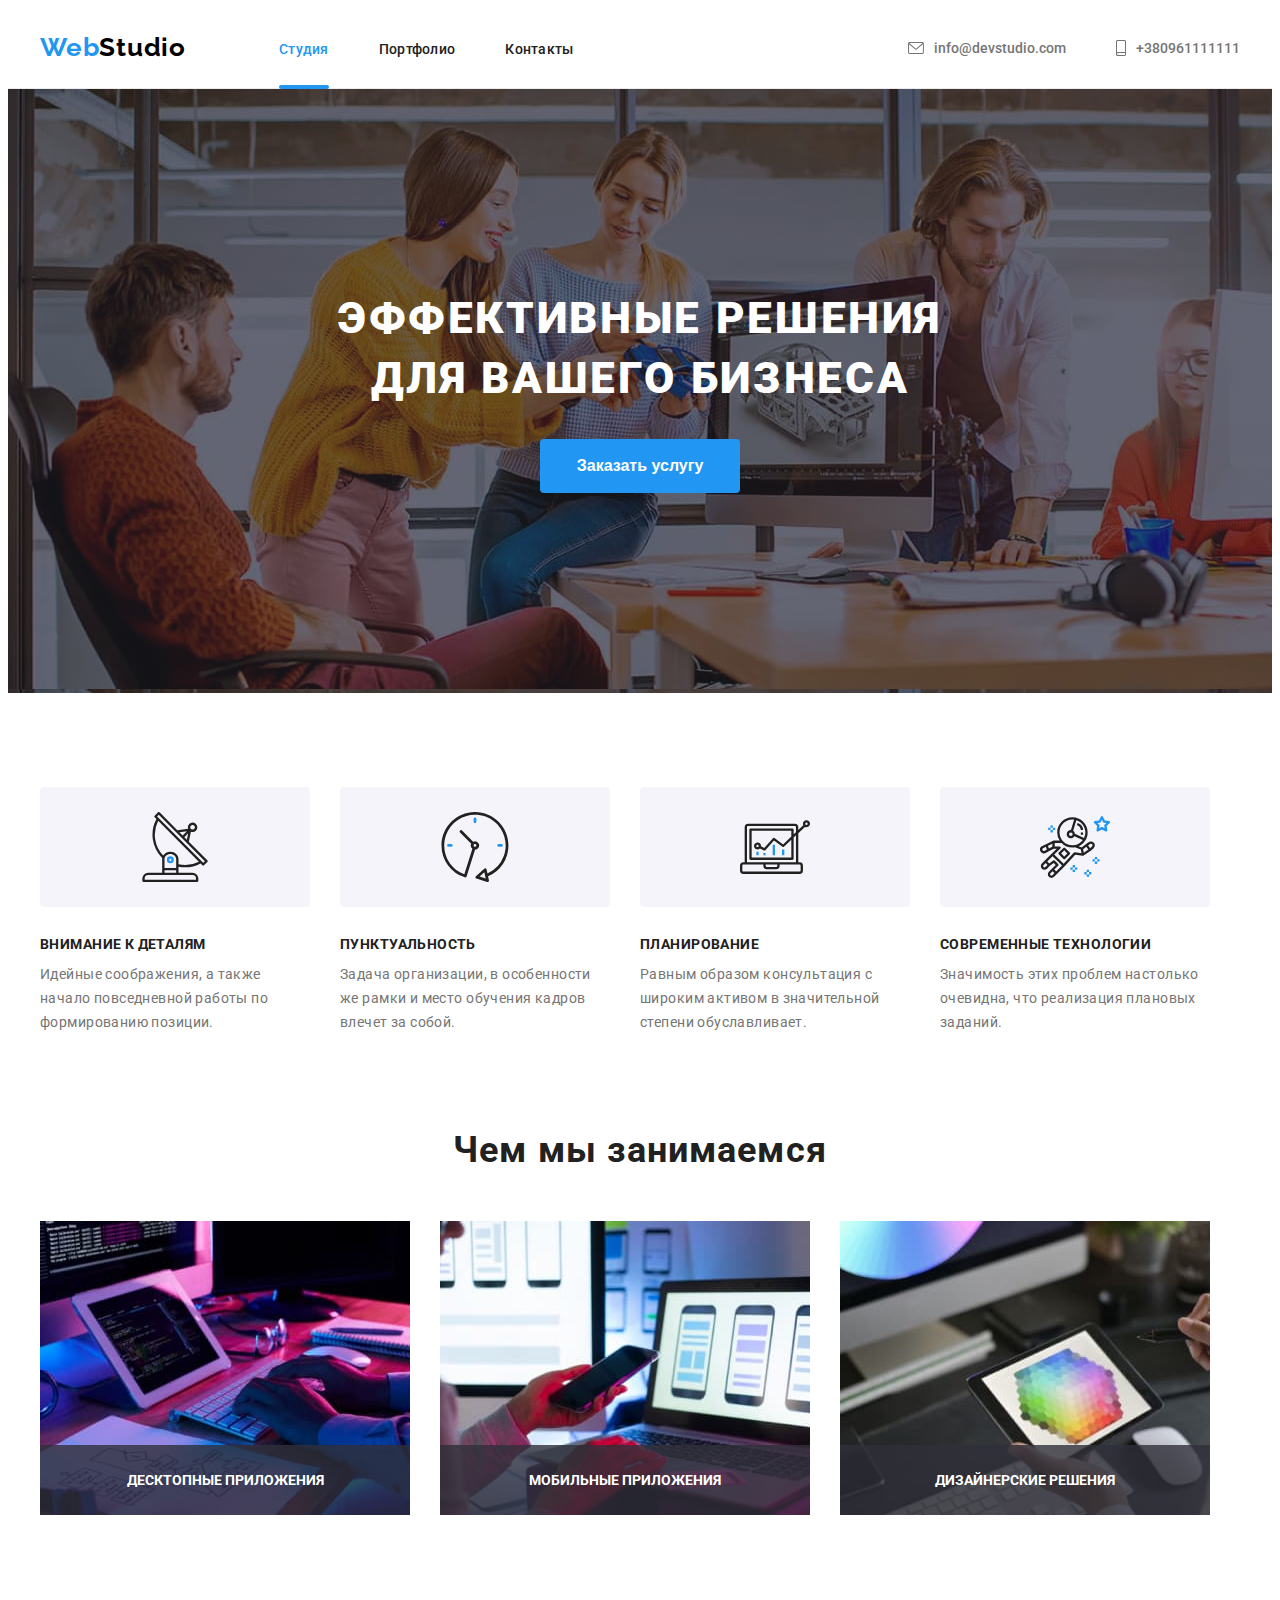
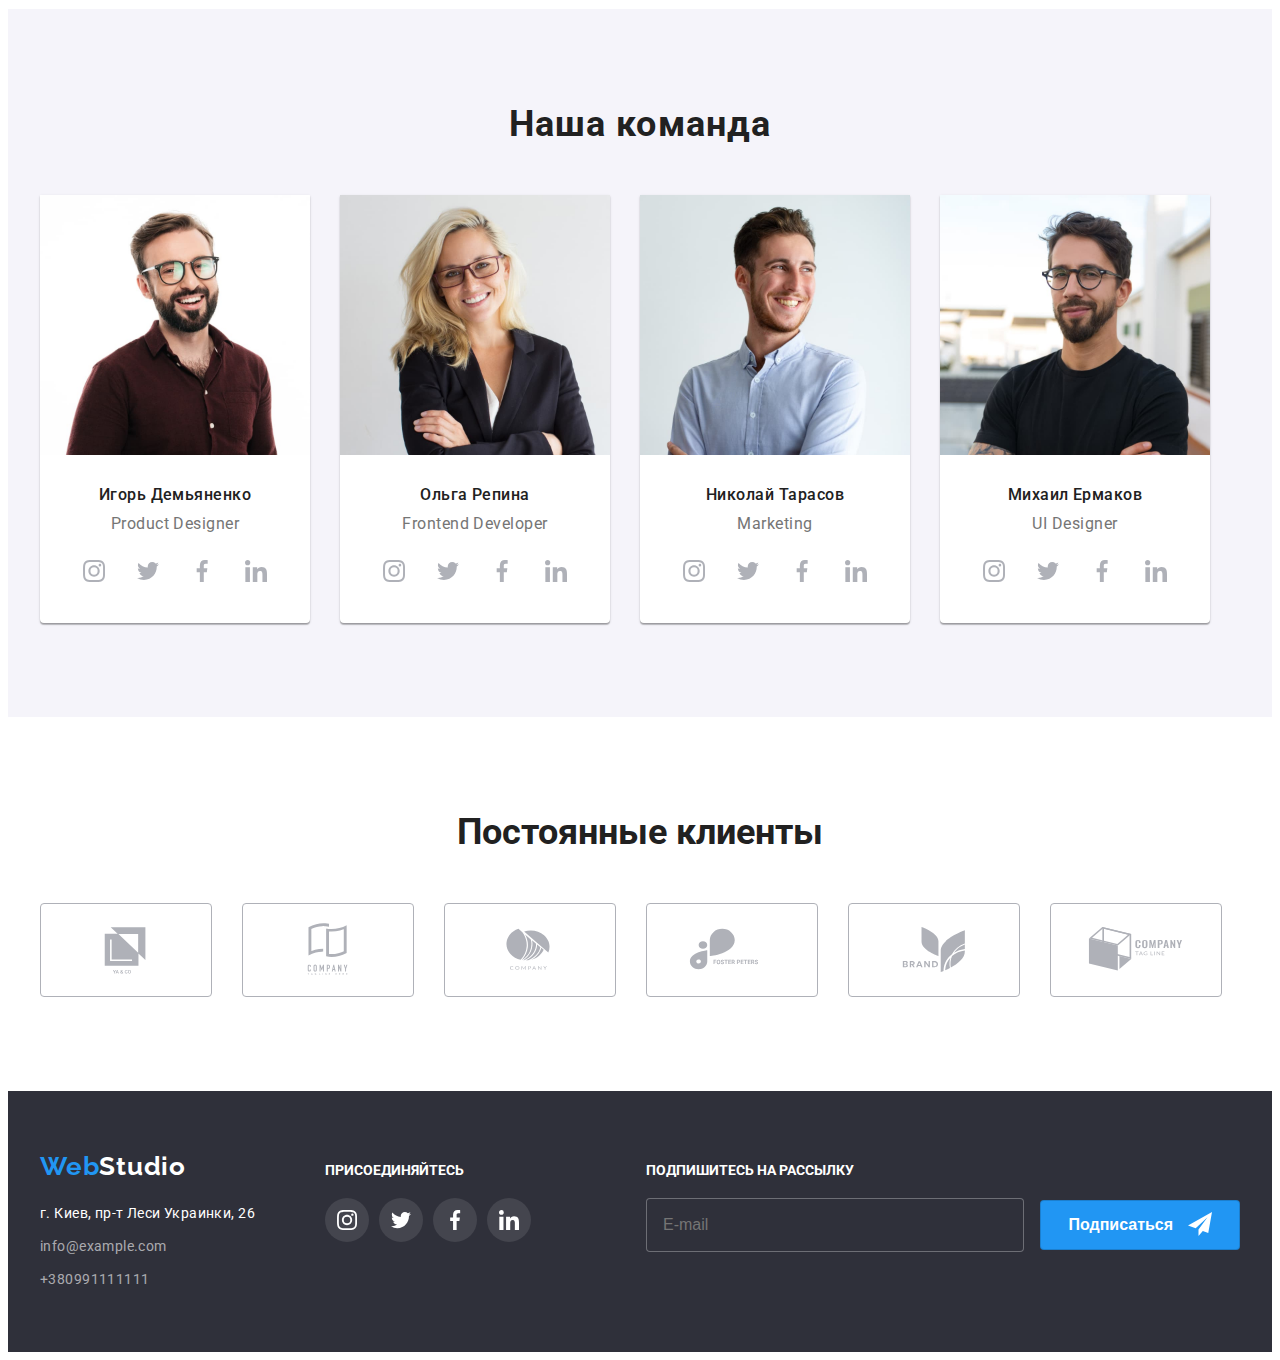
==== index.html @ 917a26b0 "nev" ====
<!DOCTYPE html>
<html lang="ru">
    <head>
        <meta charset="UTF-8">
        <title>homework1</title>
        <link rel="preconnect" href="https://fonts.googleapis.com">
        <link rel="preconnect" href="https://fonts.gstatic.com" crossorigin>
        <link href="https://fonts.googleapis.com/css2?family=Raleway:wght@700&family=Roboto:wght@400;500;700;900&display=swap" rel="stylesheet">
        <link rel="stylesheet" href="https://cdnjs.cloudflare.com/ajax/libs/modern-normalize/1.1.0/modern-normalize.min.css" integrity="sha512-wpPYUAdjBVSE4KJnH1VR1HeZfpl1ub8YT/NKx4PuQ5NmX2tKuGu6U/JRp5y+Y8XG2tV+wKQpNHVUX03MfMFn9Q==" crossorigin="anonymous" referrerpolicy="no-referrer" />
        <link rel="stylesheet" href="./css/styles.css">
    </head>
    <body>
        <!--header-->
        <header class="header">
            <div class="container header-container">
                <a class="link header-logo-link" href="">Web<span style="color: black;">Studio</span></a>
            <nav class="nav">
                <ul class="list nav-list">
                    <li class="nav-item"><a class="link link-current" href="./index.html">Студия</a></li>
                    <li class="nav-item"><a class="link" href="./portfolio.html">Портфолио</a></li>
                    <li class="nav-item"><a class="link" href="">Контакты</a></li>
                </ul>
            </nav>
            <ul class="list header-contact">
                <li class=" item header-item">
                    <a class="link link-letter" href="mailto:info@devstudio.com">
                    <svg class="contact-letter" width="16" height="12" >
                        <use href="images/icons.svg#icon-envelope-1"></use>
                    </svg> info@devstudio.com
                    </a>
                </li>
                <li class="header-item">
                    <a class="link link-letter" href="tel:+380961111111">
                        <svg class="contact-phone" >
                            <use href="images/icons.svg#icon-smartphone-1"></use>
                        </svg>     
                        +380961111111
                    </a>
                </li>
            </ul>
            </div>
        </header>   
                <!--main-->
            <main>
            <section class="main"> 
                <div class="container">
                <h1 class="main-title">Эффективные решения для вашего бизнеса</h1>
                <button data-modal-open type="button" class="main-btn " name="order_a_service" >Заказать услугу </button>
                </div>

            </section> 
                <section class="hero">
                <div class="container">
                    <h2 class="visually-hidden">elements_of_the_section</h2>
                    <ul class="list hero-list">
                        <li class="hero-item">
                            <div class="hero-icons">
                                <svg class="hero-antenna">
                                    <use class="hero-ant" href="images/icons.svg#icon-antenna-1"></use>
                                </svg>
                            </div>
                            <h3 class="hero-title">Внимание к деталям</h3>
                            <p class="hero-text">Идейные соображения, а также начало повседневной работы по формированию позиции.</p>
                        </li>
                        <li class="hero-item">
                            <div class="hero-icons">
                                <svg class="hero-antenna">
                                    <use href="images/icons.svg#icon-clock-1"></use>
                                </svg>
                            </div>
                            <h3 class="hero-title">Пунктуальность</h3>
                            <p class="hero-text">Задача организации, в особенности же рамки и место обучения кадров влечет за собой.</p>
                        </li>
                        <li class="hero-item">
                            <div class="hero-icons">
                                <svg class="hero-antenna">
                                    <use href="images/icons.svg#icon-diagram-1"></use>
                                </svg>
                            </div>
                            <h3 class="hero-title">Планирование</h3>
                            <p class="hero-text">Равным образом консультация с широким активом в значительной степени обуславливает.</p>
                        </li>
                        <li class="hero-item">
                            <div class="hero-icons">
                                <svg class="hero-antenna">
                                    <use href="images/icons.svg#icon-astronaut-1"></use>
                                </svg>
                            </div>
                            <h3 class="hero-title">Современные технологии</h3>
                            <p class="hero-text">Значимость этих проблем настолько очевидна, что реализация плановых заданий.</p>
                        </li>
                    </ul>
                </div>
                </section>
                <section class="pre-about">
                    <div class="container">
                    <h2 class="pre-about-title">Чем мы занимаемся</h2>
                    <ul class="list pre-about-list">
                        <li class="pre-about-item"><img  width="370" src="./images/studia/1.jpg" alt="комп'ютер">
                        <div class="pre-about-div">
                            <p class="text pre-about-text">Десктопные приложения</p>
                        </div>
                        </li>
                        <li class="pre-about-item"><img width="370" src="./images/studia/2.jpg" alt="ноутбук">
                        <div class="pre-about-div">
                            <p class="text pre-about-text">Мобильные приложения</p>
                        </div>
                        </li>
                        <li class="pre-about-item"><img width="370" src="./images/studia/3.jpg" alt="планшет">
                        <div class="pre-about-div">
                            <p class="text pre-about-text">Дизайнерские решения</p>
                        </div>
                        </li>
                    </ul>
                    </div>
                </section>
                <section class="about">
                    <div class="container">
                    <h2 class="about-title">Наша команда</h2>
                    <ul class="list about-list">
                    <li class="about-item"><img width="270" src="./images/studia/img1.jpg" alt="phono1">
                        <div class="about-border">
                            <h3 class="about-after-title">Игорь Демьяненко</h3>
                            <p class="about-text">Product Designer</p>
                            <ul class="list icons-about">
                                <li class="item icons-about-item"> 
                                    <a class="link icons-about-link" href="">
                                        <svg class="icons-about-svg">
                                            <use href="./images/icons.svg#icon-instagram-2"></use>
                                        </svg>
                                    </a>
                                </li>
                                <li class="item icons-about-item"> 
                                    <a class="link icons-about-link" href="">
                                        <svg class="icons-about-svg">
                                            <use href="./images/icons.svg#icon-twitter-1"></use>
                                        </svg>
                                    </a>
                                </li>
                                <li class="item icons-about-item"> 
                                    <a class="link icons-about-link" href="">
                                        <svg class="icons-about-svg">
                                            <use href="./images/icons.svg#facebook-1"></use>
                                        </svg>
                                    </a>
                                </li>
                                <li class="item icons-about-item"> 
                                    <a class="link icons-about-link" href="">
                                        <svg class="icons-about-svg">
                                            <use href="./images/icons.svg#icon-linkedin-1"></use>
                                        </svg>
                                    </a>
                                </li>
                            </ul>
                        </div>
                    </li>
                    <li class="about-item"><img width="270" src="./images/studia/img2.jpg" alt="photo2">
                        <div class="about-border">
                            <h3 class="about-after-title">Ольга Репина</h3>
                            <p class="about-text">Frontend Developer</p>
                            <ul class="list icons-about">
                                <li class="item icons-about-item"> 
                                    <a class="link icons-about-link" href="">
                                        <svg class="icons-about-svg">
                                            <use href="./images/icons.svg#icon-instagram-2"></use>
                                        </svg>
                                    </a>
                                </li>
                                <li class="item icons-about-item"> 
                                    <a class="link icons-about-link" href="">
                                        <svg class="icons-about-svg">
                                            <use href="./images/icons.svg#icon-twitter-1"></use>
                                        </svg>
                                    </a>
                                </li>
                                <li class="item icons-about-item"> 
                                    <a class="link icons-about-link" href="">
                                        <svg class="icons-about-svg">
                                            <use href="./images/icons.svg#facebook-1"></use>
                                        </svg>
                                    </a>
                                </li>
                                <li class="item icons-about-item"> 
                                    <a class="link icons-about-link" href="">
                                        <svg class="icons-about-svg">
                                            <use href="./images/icons.svg#icon-linkedin-1"></use>
                                        </svg>
                                    </a>
                                </li>
                            </ul>
                        </div>
                    </li>
                    <li class="about-item"><img width="270" src="./images/studia/img3.jpg" alt="photo3">
                        <div class="about-border">
                            <h3 class="about-after-title">Николай Тарасов</h3>
                            <p class="about-text">Marketing</p>
                            <ul class="list icons-about">
                                <li class="item icons-about-item"> 
                                    <a class="link icons-about-link" href="">
                                        <svg class="icons-about-svg">
                                            <use href="./images/icons.svg#icon-instagram-2"></use>
                                        </svg>
                                    </a>
                                </li>
                                <li class="item icons-about-item"> 
                                    <a class="link icons-about-link" href="">
                                        <svg class="icons-about-svg">
                                            <use href="./images/icons.svg#icon-twitter-1"></use>
                                        </svg>
                                    </a>
                                </li>
                                <li class="item icons-about-item"> 
                                    <a class="link icons-about-link" href="">
                                        <svg class="icons-about-svg">
                                            <use href="./images/icons.svg#facebook-1"></use>
                                        </svg>
                                    </a>
                                </li>
                                <li class="item icons-about-item"> 
                                    <a class="link icons-about-link" href="">
                                        <svg class="icons-about-svg">
                                            <use href="./images/icons.svg#icon-linkedin-1"></use>
                                        </svg>
                                    </a>
                                </li>
                            </ul>
                        </div>
                    </li>
                    <li class="about-item"><img width="270" src="./images/studia/img4.jpg" alt="photo4">
                        <div class="about-border">
                            <h3 class="about-after-title">Михаил Ермаков</h3>
                            <p class="about-text">UI Designer</p>
                            <ul class="list icons-about">
                                <li class="item icons-about-item"> 
                                    <a class="link icons-about-link" href="">
                                        <svg class="icons-about-svg">
                                            <use href="./images/icons.svg#icon-instagram-2"></use>
                                        </svg>
                                    </a>
                                </li>
                                <li class="item icons-about-item"> 
                                    <a class="link icons-about-link" href="">
                                        <svg class="icons-about-svg">
                                            <use href="./images/icons.svg#icon-twitter-1"></use>
                                        </svg>
                                    </a>
                                </li>
                                <li class="item icons-about-item"> 
                                    <a class="link icons-about-link" href="">
                                        <svg class="icons-about-svg">
                                            <use href="./images/icons.svg#facebook-1"></use>
                                        </svg>
                                    </a>
                                </li>
                                <li class="item icons-about-item"> 
                                    <a class="link icons-about-link" href="">
                                        <svg class="icons-about-svg">
                                            <use href="./images/icons.svg#icon-linkedin-1"></use>
                                        </svg>
                                    </a>
                                </li>
                            </ul>
                        </div>
                    </li>
                    </ul>
                </div>
                </section>
                <section class="clients">
                    <div class="container">
                        <h2 class="clients-title">Постоянные клиенты</h2>
                    <ul class="list clients-list">
                        <li class="item clients-item">
                            <a class="link clients-link" href="">
                                <svg class="clients-svg">
                                    <use href="images/icons.svg#icon-Logo"></use>
                                </svg>
                            </a>
                        </li>
                        <li class="item clients-item">
                            <a class="link clients-link" href="">
                                <svg class="clients-svg">
                                    <use href="images/icons.svg#icon-Logo-1"></use>
                                </svg>
                            </a>
                        </li>
                        <li class="item clients-item">
                            <a class="link clients-link" href="">
                                <svg class="clients-svg">
                                    <use href="images/icons.svg#icon-Logo-2"></use>
                                </svg>
                            </a>
                        </li>
                        <li class="item clients-item">
                            <a class="link clients-link" href="">
                                <svg class="clients-svg">
                                    <use href="images/icons.svg#icon-Logo-3"></use>
                                </svg>
                            </a>
                        </li>
                        <li class="item clients-item">
                            <a class="link clients-link" href="">
                                <svg class="clients-svg">
                                    <use href="images/icons.svg#icon-Logo-4"></use>
                                </svg>
                            </a>
                        </li>
                        <li class="item clients-item">
                            <a class="link clients-link" href="">
                                <svg class="clients-svg">
                                    <use href="images/icons.svg#icon-Logo-5"></use>
                                </svg>
                            </a>
                        </li>
                    </ul>
                    </div>
                </section>

            </main>
            <!--footer-->
            <footer class="footer">
                <div class="container footer-wrap ">
                    <div class="footer-logos">
                <a class="link footer-logo" href="">Web<span style="color: #FFFFFF;">Studio</span></a>
                    <address>
                        <ul class=" list footer-list">
                        <li class="footer-item">
                            <a class="link logo-link" href="https://goo.gl/maps/KPs6RbWNCSLC7qSL6" target="_blank" rel="noopener noreferrer" >г. Киев, пр-т Леси Украинки, 26</a>
                        </li>
                        <li class="footer-item">   
                            <a class="link footer-link" href="mailto:info@example.com">info@example.com</a>
                        </li> 
                        <li class="footer-item">      
                            <a class="link footer-link" href="tel:+380991111111">+380991111111</a>
                        </li> 
                        </ul>
                    </address>
                    </div>
                    <div class="footer-icons">
                        <h3 class="title footer-title">присоединяйтесь</h3>
                        <ul class="list footer-icons-list">
                            <li class="item footer-sotial">
                                <a class="link footer-sotial-link" href="">
                                    <svg class="footer-svg">
                                        <use href="images/icons.svg#icon-instagram-2"></use>
                                    </svg>
                                </a>
                            </li>
                            <li class="item footer-sotial">
                                <a class="link footer-sotial-link" href="">
                                    <svg class="footer-svg">
                                        <use href="images/icons.svg#icon-twitter-1"></use>
                                    </svg>
                                </a>
                            </li>
                            <li class="item footer-sotial">
                                <a class="link footer-sotial-link" href="">
                                    <svg class="footer-svg">
                                        <use href="images/icons.svg#facebook-1"></use>
                                    </svg>
                                </a>
                            </li>
                            <li class="item footer-sotial">
                                <a class="link footer-sotial-link" href="">
                                    <svg class="footer-svg">
                                        <use href="images/icons.svg#icon-linkedin-1"></use>
                                    </svg>
                                </a>
                            </li>
                        </ul>
                    </div>
                        <div class="footer-form">
                            <form>
                                <p class="footer-text-form">Подпишитесь на рассылку</p>
                                <label class="footer-label" for="footer-email">
                                    <input
                                    class="footer-input" 
                                    type="text" 
                                    name="mail" 
                                    placeholder="E-mail" 
                                    id="footer-email">
                                </label>
                                <button class=" button footer-form-btn" type="submit" name="Подписаться">Подписаться
                                    <svg class="footer-form-icon">
                                        <use href="./images/icons.svg#icon-icon-send-1"></use>
                                    </svg>
                                </button>
                            </form>
                        </div>
            </div>
            </footer> 
            <div class="backdrop is-hidden" data-modal>
                <div class="modal">
                <button data-modal-close type="button" class=" button modal-close ">
                    <svg class="modal-svg">
                        <use href="images/icons.svg#icon-close-black"></use>
                    </svg>
                </button>
                <form class="modal-forms" action="#">
                    <p class="modal-form">Оставьте свои данные, мы вам перезвоним</p>
                <div class="div-forms">
                    <label class="modal-lable" for="user-name">Имя</label>
                    <input 
                    class="modal-input" 
                    type="text" 
                    name="name" 
                    id="user-name"/>
                    <svg class="svg-form">
                        <use href="./images/icons.svg#icon-person-black"></use>
                    </svg>
                </div>

                    <div class="div-forms">
                <label class="modal-lable" for="user-tel">Телефон</label>
                    <input 
                    class="modal-input" 
                    name="tel" 
                    type="tel" 
                    id="user-tel"/>
                    <svg class="svg-form" >
                        <use href="./images/icons.svg#icon-phone-black"></use>
                    </svg>
                </div>

                    <div class="div-forms">
                <label class="modal-lable" for="user-mail">Почта</label>
                    <input 
                    class="modal-input" 
                    name="mail" 
                    type="email" 
                    id="user-mail"/>
                    <svg class="svg-form" >
                        <use href="./images/icons.svg#icon-email-black"></use>
                    </svg>
                </div>

                    <div class="div-forms">
                <label class="modal-lable " for="comment">Коментарий</label>
                    <textarea 
                    class="comments" 
                    name="comment" 
                    id="comment" placeholder="Введите текст"></textarea>
                    </div>
                    <div class="div-check">
                        <input 
                        name="check-box"
                        class="input-check visually-hidden"
                        type="checkbox" 
                        id="modal-check"
                        />
            <label class="modal-lables " for="modal-check">
                    <span class="span-check">
                    <svg class="svg-check" width="16" height="15">
                        <use href="./images/icons.svg#icon-Vector-16-1"></use>
                    </svg>
                </span> Соглашаюсь с рассылкой и прнимаю<a class="link modal-link" href="">Условия договора</a>
            </label>
                    </div>
                <div class="button-modal">
                <button  class="button modal-batton" type="submit">Отправить</button>
                    </div>
                </form>
            </div> 
            </div>
            <script src="js/modal.js"></script>
    </body>
</html>
---- css/styles.css ----
:root {
  --first-color: #212121;
  --accent-color: #2196f3;
  --second-color: #757575;
  --other-color: #ffffff;
}

html {
  box-sizing: border-box;
}

body {
  font-family: 'Roboto', sans-serif;
  color: var(--first-color);
}

p,
h1,
h2,
h3,
h4 {
  margin: 0;
}

ul {
  margin: 0;
  padding: 0;
}
img {
  display: block;
}

.button {
  cursor: pointer;
}

.container {
  width: 1200px;
  padding-left: 15px;
  padding-right: 15px;
  margin: 0 auto;
}

.list {
  list-style: none;
}
.link {
  text-decoration: none;
}
/* Стилизация header  */
.header {
  border-bottom: 1px solid #ececec;
}

.header-logo-link {
  font-family: 'Raleway';
  font-weight: 700;
  font-size: 26px;
  line-height: 1.19;
  letter-spacing: 0.03em;
  color: var(--accent-color);
  margin-right: 93px;
  padding-top: 24px;
  padding-bottom: 25px;
}

/* Стилизация Nav */

.nav-item .link {
  font-weight: 500;
  font-size: 14px;
  line-height: 1.14;
  letter-spacing: 0.02em;
  color: var(--first-color);
  padding-top: 32px;
  padding-bottom: 32px;
  position: relative;
  transition-property: color;
  transition-timing-function: cubic-bezier(0.4, 0, 0.2, 1);
  transition-duration: 250ms;
}
.nav-item:not(:last-child) {
  margin-right: 50px;
}
.nav-list {
  display: flex;
}
.header-container {
  display: flex;
  align-items: center;
}

.nav-item .link:hover,
.nav-item .link:focus {
  color: var(--accent-color);
}
.nav-list .link-current {
  color: var(--accent-color);
}

.nav-list .link-current::after {
  content: '';
  position: absolute;
  width: 100%;
  height: 4px;
  border-radius: 2px;
  background-color: var(--accent-color);
  left: 0;
  bottom: 0;
}
/* Стилизация контактов */

.header-contact {
  display: flex;
  margin-left: auto;
}

.header-item .link {
  font-weight: 500;
  font-size: 14px;
  line-height: calc(16 / 14);
  color: var(--second-color);
  padding-top: 32px;
  padding-bottom: 32px;
  transition-property: color;
  transition-timing-function: cubic-bezier(0.4, 0, 0.2, 1);
  transition-duration: 250ms;
}

.header-item:not(:last-child) {
  margin-right: 50px;
}

.header-item .link:hover,
.header-item .link:focus {
  color: var(--accent-color);
}
.link-letter {
  display: flex;
  align-items: center;
}

.contact-letter {
  margin-right: 10px;
  fill: currentColor;
  transition-property: fill;
  transition-timing-function: cubic-bezier(0.4, 0, 0.2, 1);
  transition-duration: 250ms;
}

.contact-phone {
  margin-right: 10px;
  fill: currentColor;
  width: 10px;
  height: 16px;
  transition-property: fill;
  transition-timing-function: cubic-bezier(0.4, 0, 0.2, 1);
  transition-duration: 250ms;
}

.link-letter:hover,
.link-letter:focus,
.contact-phone:hover,
.contact-phone:focus {
  fill: var(--accent-color);
}

/* Стилизация main */
.main {
  background: #2f303a;
  text-align: center;
  padding-top: 200px;
  padding-bottom: 200px;
  background-image: linear-gradient(rgba(47, 48, 58, 0.4), rgba(47, 48, 58, 0.4)),
    url(../images/fon.jpg);
  max-width: 1600px;
  margin-left: auto;
  margin-right: auto;
}
.main-title {
  font-weight: 900;
  font-size: 44px;
  line-height: 1.36;
  color: var(--other-color);
  text-transform: uppercase;
  margin-bottom: 30px;
  max-width: 696px;
  letter-spacing: 0.06em;
  margin-left: auto;
  margin-right: auto;
}

.main-btn {
  font-weight: 700;
  font-size: 16px;
  line-height: 1.88;
  color: var(--other-color);
  background-color: var(--accent-color);
  cursor: pointer;
  border-radius: 4px;
  padding: 10px 32px;
  min-width: 200px;
  border-color: transparent;
  transition-property: background-color;
  transition-timing-function: cubic-bezier(0.4, 0, 0.2, 1);
  transition-duration: 250ms;
}

.main-btn:hover,
.main-btn:focus {
  background-color: #188ce8;
}

.visually-hidden {
  position: absolute;
  width: 1px;
  height: 1px;
  margin: -1px;
  border: 0;
  padding: 0;
  white-space: nowrap;
  clip-path: inset(100%);
  clip: rect(0 0 0 0);
  overflow: hidden;
}
.hero {
  padding-top: 94px;
  padding-bottom: 94px;
}

.hero-list {
  display: flex;
}

.hero-title {
  font-weight: 700;
  font-size: 14px;
  line-height: 1.14;
  letter-spacing: 0.03em;
  text-transform: uppercase;
  color: var(--first-color);
  margin-bottom: 10px;
}
.hero-text {
  font-weight: 400;
  font-size: 14px;
  line-height: 1.71;
  letter-spacing: 0.03em;
  color: var(--second-color);
  max-width: 270px;
}

.hero-icons {
  border-radius: 4px;
  width: 270px;
  height: 120px;
  background: #f5f4fa;
  margin-bottom: 30px;
  display: flex;
  justify-content: center;
  align-items: center;
}

.hero-item:not(:last-child) {
  margin-right: 30px;
}

.hero-antenna {
  width: 70px;
  height: 70px;
  justify-content: center;
  align-items: center;
}

.hero-list:not(:last-child) {
  margin-right: 30px;
}
/* Стилизация pre-about */
.pre-about {
  padding-bottom: 94px;
}
.pre-about-list {
  display: flex;
}

.pre-about-item:not(:nth-child(3n)) {
  margin-right: 30px;
}

.pre-about-title {
  font-weight: 700;
  font-size: 36px;
  line-height: 1.17;
  text-align: center;
  letter-spacing: 0.03em;
  color: var(--first-color);
  margin-bottom: 50px;
}

.pre-about-item {
  position: relative;
}
.pre-about-text {
  font-weight: 700;
  font-size: 14px;
  line-height: calc(16 / 14);
  color: var(--other-color);

  text-transform: uppercase;
  text-align: center;
}

.pre-about-div {
  width: 100%;
  height: 70px;
  display: flex;
  background-color: rgba(47, 48, 58, 0.8);
  justify-content: center;
  align-items: center;
  position: absolute;
  bottom: 0;
}

/* Стилизация about */
.about {
  background: #f5f4fa;
  padding-top: 94px;
  padding-bottom: 94px;
}

.about-list {
  display: flex;
}

.about-title {
  font-weight: 700;
  font-size: 36px;
  line-height: 1.17;
  text-align: center;
  letter-spacing: 0.03em;
  margin-bottom: 50px;
}

.about-item {
  box-shadow: 0px 1px 3px rgba(0, 0, 0, 0.12), 0px 1px 1px rgba(0, 0, 0, 0.14),
    0px 2px 1px rgba(0, 0, 0, 0.2);
  border-radius: 0px 0px 4px 4px;
  background: #ffffff;
}

.about-item:not(:nth-child(4n)) {
  margin-right: 30px;
}

.about-border {
  padding-top: 30px;
  padding-bottom: 30px;
}

.about-after-title {
  font-weight: 500;
  font-size: 16px;
  line-height: 1.19;
  text-align: center;
  letter-spacing: 0.03em;
  color: var(--first-color);
  margin-bottom: 10px;
}
.about-text {
  font-size: 16px;
  line-height: 1.19;
  text-align: center;
  letter-spacing: 0.03em;
  color: var(--second-color);
  margin-bottom: 16px;
}

.icons-about {
  display: flex;
  justify-content: center;
}
.icons-about-item {
  width: 44px;
  height: 44px;
  display: flex;
}
.icons-about-item:not(:last-child) {
  margin-right: 10px;
}

.icons-about-svg {
  width: 22px;
  height: 22px;
  fill: currentColor;
}

.icons-about-link {
  background-color: #ffffff;
  border-radius: 50%;
  display: flex;
  width: 44px;
  height: 44px;
  align-items: center;
  justify-content: center;
  color: #afb1b8;
  transition-property: color, background-color;
  transition-timing-function: cubic-bezier(0.4, 0, 0.2, 1);
  transition-duration: 250ms;
}
.icons-about-link:hover,
.icons-about-link:focus {
  background-color: var(--accent-color);
  color: #ffffff;
}

/* Стилизация clients */

.clients {
  padding-top: 94px;
  padding-bottom: 94px;
}

.clients-title {
  font-weight: 700;
  font-size: 36px;
  line-height: calc(42 / 36);
  color: var(--first-color);
  text-align: center;
  margin-bottom: 50px;
}

.clients-list {
  display: flex;
}

.clients-link {
  width: 170px;
  height: 92px;
  border-color: #afb1b8;
  border-radius: 4px;
  border-width: 1px;
  border-style: solid;
  display: flex;
  justify-content: center;
  align-items: center;
  color: #afb1b8;
  transition-property: border-color, color;
  transition-timing-function: cubic-bezier(0.4, 0, 0.2, 1);
  transition-duration: 250ms;
}
.clients-item:not(:last-child) {
  margin-right: 30px;
}

.clients-svg {
  fill: currentColor;
  width: 106px;
  height: 60px;
}

.clients-link:hover,
.clients-link:focus {
  border-color: var(--accent-color);
  color: var(--accent-color);
}
/* Стилизация footer */

.logo-link:hover,
.logo-link:focus {
  color: grey;
}

.footer {
  background-color: #2f303a;
  padding-top: 60px;
  padding-bottom: 60px;
}

.footer-logo {
  font-family: 'Raleway';
  font-weight: 700;
  font-size: 26px;
  line-height: 1.19;
  letter-spacing: 0.03em;
  color: var(--accent-color);
  margin-bottom: 20px;
  display: block;
}

.footer-item:not(:last-child) {
  margin-bottom: 9px;
}

.logo-link {
  font-style: normal;
  font-size: 14px;
  line-height: 1.71;
  letter-spacing: 0.03em;
  color: var(--other-color);

  display: block;
}
.footer-link {
  font-style: normal;
  font-size: 14px;
  line-height: 1.71;
  letter-spacing: 0.03em;
  color: rgba(255, 255, 255, 0.6);
  display: block;
  transition-property: color;
  transition-timing-function: cubic-bezier(0.4, 0, 0.2, 1);
  transition-duration: 250ms;
}

.footer-link:hover,
.footer-link:focus {
  color: grey;
}

.footer-title {
  font-weight: 700;
  font-size: 14px;
  line-height: calc(16 / 14);
  text-transform: uppercase;
  color: var(--other-color);
  display: block;
  margin-bottom: 20px;
  font-style: normal;
}

.footer-icons-list {
  display: flex;
  padding: 0;
  margin: 0;
}
.footer-sotial {
  width: 44px;
  height: 44px;
}
.footer-sotial-link {
  border-radius: 50%;
  background-color: rgba(255, 255, 255, 0.1);
  display: flex;
  justify-content: center;
  align-items: center;
  width: 44px;
  height: 44px;
  transition-property: background-color;
  transition-timing-function: cubic-bezier(0.4, 0, 0.2, 1);
  transition-duration: 250ms;
}

.footer-sotial-link:hover,
.footer-sotial-link:focus {
  background-color: var(--accent-color);
}

.footer-sotial:not(:last-child) {
  margin-right: 10px;
}

.footer-svg {
  fill: var(--other-color);
  width: 20px;
  height: 20px;
}

.footer-wrap {
  display: flex;
  align-items: baseline;
}
.footer-logos {
  margin-right: 70px;
}

.footer-form {
  display: flex;
  justify-content: flex-end;
  margin-left: 93px;
  flex-grow: 1;
}
.footer-text-form {
  font-weight: 700;
  font-size: 14px;
  line-height: calc(16 / 14);
  color: var(--other-color);
  margin-bottom: 20px;
  text-transform: uppercase;
}

.footer-input {
  border-radius: 4px;
  border: 1px solid rgba(255, 255, 255, 0.3);
  font-weight: 400;
  font-size: 16px;
  line-height: calc(20 / 16);
  color: rgba(255, 255, 255, 0.6);
  background-color: #2f303a;
  outline: none;
  width: 358px;
  height: 50px;
  margin-right: 12px;
  padding-left: 16px;
}

.footer-form-btn {
  width: 200px;
  height: 50px;
  background-color: var(--accent-color);
  color: var(--other-color);
  font-weight: 700;
  font-size: 16px;
  line-height: calc(30 / 16);
  border-radius: 4px;
  border: 1px solid rgba(0, 0, 0, 0.15);
  transition-property: background-color;
  transition-timing-function: cubic-bezier(0.4, 0, 0.2, 1);
  transition-duration: 250ms;
}

.footer-form-btn:hover,
.footer-form-btn:focus {
  background-color: #188ce8;
}

.footer-form-icon {
  width: 24px;
  height: 24px;
  margin-left: 10px;
  margin-bottom: -6px;
}

/* Стилизация фильтров */

.filters-btn:hover,
.filters-btn:focus {
  color: var(--other-color);
  background-color: var(--accent-color);
}
.filters-btn {
  font-weight: 500;
  font-size: 16px;
  line-height: 1.62;
  text-align: center;
  letter-spacing: 0.03em;
  color: var(--first-color);
  background: #f5f4fa;
  border-radius: 4px;
  border: 1px solid transparent;
  padding: 6px 22px;
  transition-property: box-shadow, color, background-color;
  transition-timing-function: cubic-bezier(0.4, 0, 0.2, 1);
  transition-duration: 250ms;
}

.filters-btn:hover,
.filters-btn:focus {
  box-shadow: 0 2px 2px rgba(0, 0, 0, 0.12), 0 1px 2px rgba(0, 0, 0, 0.08),
    0 3px 2px rgba(0, 0, 0, 0.1);
}

/* Стилизация контенту */

.content {
  padding-top: 94px;
  padding-bottom: 94px;
}

.filters-list {
  margin-bottom: 50px;
  display: flex;
  justify-content: center;
}

.filters-item:not(:last-child) {
  margin-right: 8px;
}

.content-list {
  display: flex;
  flex-wrap: wrap;
}

.content-link {
  transition-property: box-shadow;
  transition-timing-function: cubic-bezier(0.4, 0, 0.2, 1);
  transition-duration: 250ms;
}

.content-link:hover,
.content-link:focus {
  box-shadow: 1px 4px 6px rgba(0, 0, 0, 0.16), 0 4px 4px rgba(0, 0, 0, 0.06),
    0 1px 1px rgba(0, 0, 0, 0.12);
  display: block;
}

.content-item {
  width: 370px;
}

.content-border {
  background: var(--other-color);
  border-left: 1px solid #eeeeee;
  border-right: 1px solid #eeeeee;
  border-bottom: 1px solid #eeeeee;
  padding-top: 20px;
  padding-bottom: 20px;
  padding-right: 24px;
  padding-left: 24px;
}

.content-item:not(:nth-last-child(-n + 3)) {
  margin-bottom: 30px;
}
.content-item:not(:nth-child(3n)) {
  margin-right: 30px;
}

.content-title {
  font-weight: 700;
  font-size: 18px;
  line-height: 2;
  letter-spacing: 0.06em;
  color: var(--first-color);
  margin-bottom: 4px;
}

.content-text {
  font-style: normal;
  font-size: 16px;
  line-height: 1.87;
  letter-spacing: 0.03em;
  color: var(--second-color);
  list-style: none;
}
.content-text-hidden {
  font-weight: 400;
  font-size: 18px;
  line-height: calc(28 / 18);
  color: var(--other-color);
  width: 322px;
  letter-spacing: 3%;
  padding-top: 63px;
  padding-left: 24px;
}

.content-div {
  position: relative;
  overflow: hidden;
}

.content-div-overlay {
  position: absolute;
  background-color: var(--accent-color);
  width: 100%;
  height: 100%;
  top: 0;
  left: 0;
  transform: translateY(100%);
  transition-property: transform;
  transition-timing-function: cubic-bezier(0.4, 0, 0.2, 1);
  transition-duration: 250ms;
}

.content-item:hover .content-div-overlay,
.content-item:focus .content-div-overlay {
  transform: translateY(0);
}

.backdrop {
  position: fixed;
  background-color: rgba(0, 0, 0, 0.2);
  width: 100vw;
  height: 100vh;
  top: 0;
  transition: opacity 250ms cubic-bezier(0.4, 0, 0.2, 1);
}

.modal {
  position: absolute;
  width: 528px;
  height: 581px;
  background-color: var(--other-color);
  border-radius: 4px;
  top: 50%;
  left: 50%;
  transform: translate(-50%, -50%);
  padding: 40px;
}
.modal-close {
  width: 30px;
  height: 30px;
  border-radius: 50%;
  position: absolute;
  right: 0;
  top: 8px;
  right: 8px;
  border: 1px solid rgba(0, 0, 0, 0.1);
  background-color: var(--other-color);
  transition: border 250ms cubic-bezier(0.4, 0, 0.2, 1);
}

/* .modal-close:hover,
.modal-close:focus {
  border: 1px solid var(--accent-color);
} */

.modal-svg {
  width: 18px;
  height: 18px;
  display: flex;
  justify-content: center;
  align-items: center;
  transition: fill 250ms cubic-bezier(0.4, 0, 0.2, 1);
}

.modal-svg:hover,
.modal-svg:focus {
  fill: var(--accent-color);
}

.backdrop .is-hidden .modal {
  transform: rotate(360deg);
}
.is-hidden {
  opacity: 0;
  pointer-events: none;
  visibility: hidden;
}

.modal-form {
  font-weight: 700;
  font-size: 20px;
  line-height: calc(23 / 20);
  color: var(--first-color);
  text-align: center;
  margin-bottom: 12px;
}

.modal-lable {
  display: block;
  font-weight: 400;
  font-size: 12px;
  line-height: calc(14 / 12);
  color: var(--second-color);
  margin-bottom: 4px;
}

.comments {
  width: 100%;
  height: 120px;
  border-radius: 4px;
  border: 1px solid rgba(33, 33, 33, 0.2);
  resize: none;
  padding: 12px 16px;
  outline: none;
  transition: border 250ms cubic-bezier(0.4, 0, 0.2, 1);
}

.comments:hover,
.comments:focus {
  border: 1px solid var(--accent-color);
}

.comments::placeholder {
  color: rgba(117, 117, 117, 0.5);
  font-weight: 400;
  font-size: 12px;
  line-height: calc(14 / 12);
}

.modal-batton {
  width: 200px;
  height: 50px;
  background-color: var(--accent-color);
  color: var(--other-color);
  font-weight: 700;
  font-size: 16px;
  line-height: calc(30 / 16);
  border-radius: 4px;
  border: 1px solid rgba(0, 0, 0, 0.15);
  letter-spacing: 6%;
  box-shadow: 0 4px 4px rgba(0, 0, 0, 0.15);
  transition-property: background-color;
  transition-timing-function: cubic-bezier(0.4, 0, 0.2, 1);
  transition-duration: 250ms;
}

.modal-batton:hover,
.modal-batton:focus {
  background-color: #188ce8;
}

.modal-link {
  border-bottom: 1px solid #188ce8;
  color: #188ce8;
  margin-left: 3px;
}

.div-check {
  display: flex;
  margin-top: 20px;
  align-items: center;
  justify-content: center;
}

.modal-lables {
  font-weight: 400;
  font-size: 14px;
  display: flex;
  justify-content: center;
  align-items: center;
}

.span-check {
  width: 16px;
  height: 15px;
  margin-right: 7px;
  border: 1px solid var(--first-color);
}

.svg-check {
  width: 16px;
  height: 15px;
  display: flex;
  justify-content: center;
  align-items: center;
  fill: var(--other-color);
}

.input-check:checked + .modal-lables span {
  background-color: var(--accent-color);
  border: none;
}

.span-check {
  transition: fill 250ms cubic-bezier(0.4, 0, 0.2, 1);
}

.input-check:checked .svg-check {
  fill: var(--other-color);
}

.button-modal {
  display: flex;
  justify-content: center;
  align-items: center;
  margin-top: 30px;
  transition: background-color 250ms cubic-bezier(0.4, 0, 0.2, 1);
}
.div-forms {
  position: relative;
}

.svg-form {
  position: absolute;
  left: 12px;
  top: 55%;
  transform: translateY(-50%);
  width: 18px;
  height: 18px;
  transition: fill 250ms cubic-bezier(0.4, 0, 0.2, 1);
}
.modal-input {
  width: 100%;
  height: 40px;
  margin-bottom: 10px;
  border-radius: 4px;
  border: 1px solid rgba(33, 33, 33, 0.2);
  padding-left: 42px;
  outline: none;
  transition: border 250ms cubic-bezier(0.4, 0, 0.2, 1);
}

.modal-input:hover + .svg-form,
.modal-input:focus + .svg-form {
  fill: var(--accent-color);
}

.modal-input:hover,
.modal-input:focus {
  border: 1px solid var(--accent-color);
}
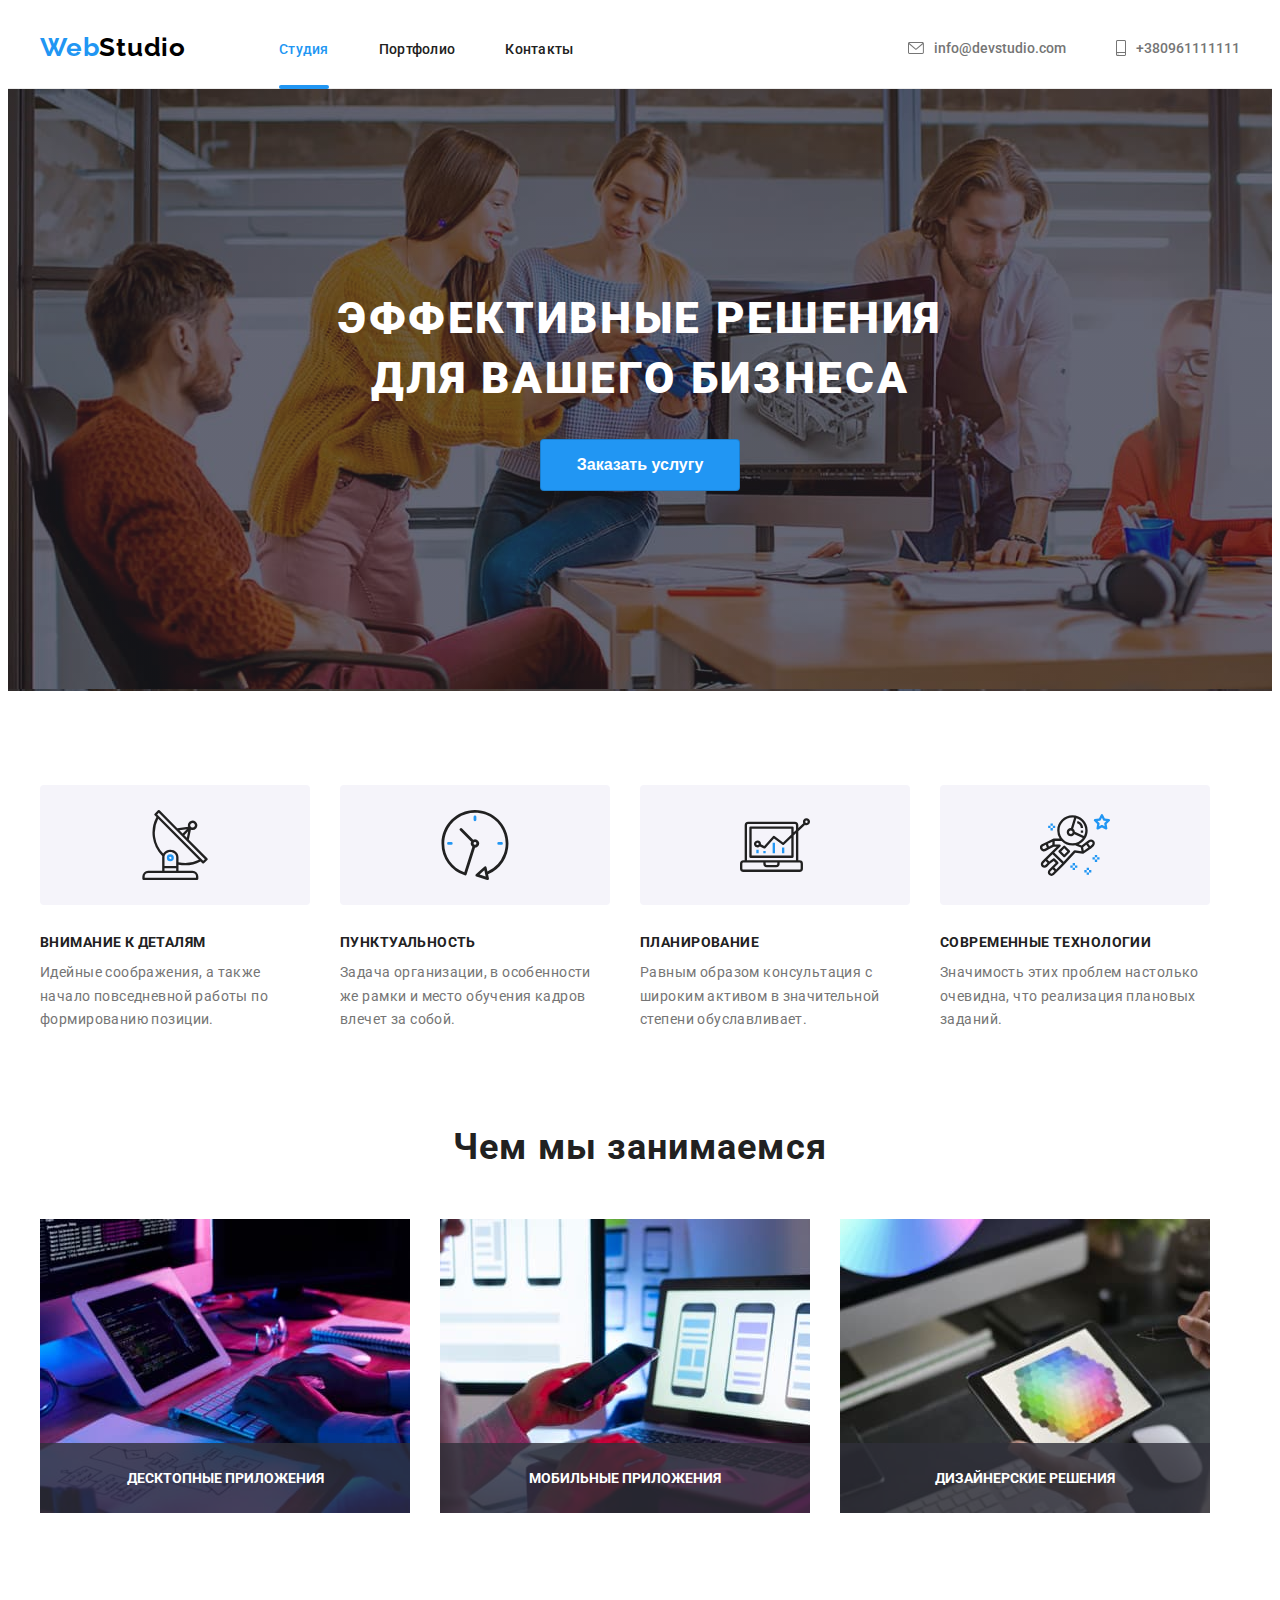
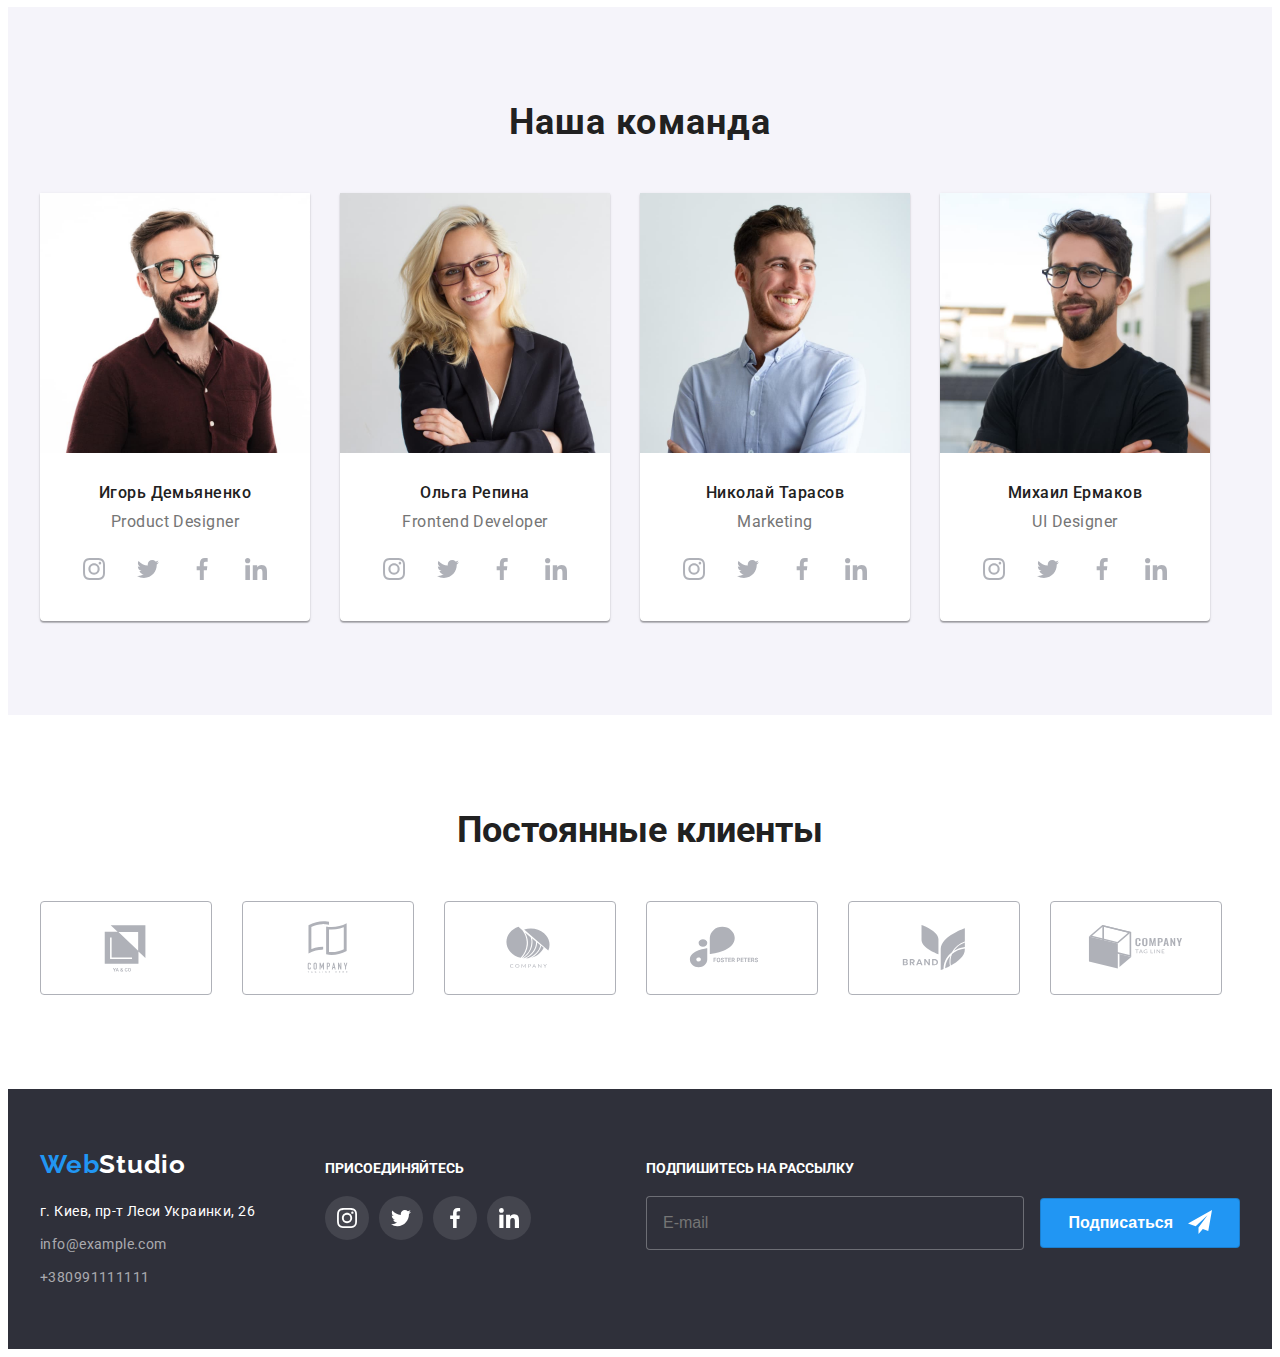
==== commit 2cfa3e2a: "nove" ====
--- a/index.html
+++ b/index.html
@@ -8,30 +8,31 @@
         <link href="https://fonts.googleapis.com/css2?family=Raleway:wght@700&family=Roboto:wght@400;500;700;900&display=swap" rel="stylesheet">
         <link rel="stylesheet" href="https://cdnjs.cloudflare.com/ajax/libs/modern-normalize/1.1.0/modern-normalize.min.css" integrity="sha512-wpPYUAdjBVSE4KJnH1VR1HeZfpl1ub8YT/NKx4PuQ5NmX2tKuGu6U/JRp5y+Y8XG2tV+wKQpNHVUX03MfMFn9Q==" crossorigin="anonymous" referrerpolicy="no-referrer" />
         <link rel="stylesheet" href="./css/styles.css">
+        <link rel="stylesheet" href="./css/main.min.css">
     </head>
     <body>
         <!--header-->
         <header class="header">
             <div class="container header-container">
-                <a class="link header-logo-link" href="">Web<span style="color: black;">Studio</span></a>
+                <a class="link  header-container__logo-header" href="">Web<span style="color: black;">Studio</span></a>
             <nav class="nav">
-                <ul class="list nav-list">
-                    <li class="nav-item"><a class="link link-current" href="./index.html">Студия</a></li>
-                    <li class="nav-item"><a class="link" href="./portfolio.html">Портфолио</a></li>
-                    <li class="nav-item"><a class="link" href="">Контакты</a></li>
+                <ul class="list contact-list">
+                    <li class="contact-list__item"><a class="link contact-list__link contact-list--current" href="./index.html">Студия</a></li>
+                    <li class="contact-list__item"><a class="link contact-list__link" href="./portfolio.html">Портфолио</a></li>
+                    <li class="contact-list__item"><a class="link contact-list__link" href="">Контакты</a></li>
                 </ul>
             </nav>
             <ul class="list header-contact">
-                <li class=" item header-item">
-                    <a class="link link-letter" href="mailto:info@devstudio.com">
-                    <svg class="contact-letter" width="16" height="12" >
+                <li class=" item header-contact__item">
+                    <a class="link header-contact__letter" href="mailto:info@devstudio.com">
+                    <svg class="header-contact__svg" width="16" height="12" >
                         <use href="images/icons.svg#icon-envelope-1"></use>
                     </svg> info@devstudio.com
                     </a>
                 </li>
-                <li class="header-item">
-                    <a class="link link-letter" href="tel:+380961111111">
-                        <svg class="contact-phone" >
+                <li class="header-contact__item">
+                    <a class="link header-contact__letter" href="tel:+380961111111">
+                        <svg class="header-contact__phone" >
                             <use href="images/icons.svg#icon-smartphone-1"></use>
                         </svg>     
                         +380961111111
@@ -45,7 +46,7 @@
             <section class="main"> 
                 <div class="container">
                 <h1 class="main-title">Эффективные решения для вашего бизнеса</h1>
-                <button data-modal-open type="button" class="main-btn " name="order_a_service" >Заказать услугу </button>
+                <button data-modal-open type="button" class=" main-btn " name="order_a_service" >Заказать услугу </button>
                 </div>
 
             </section> 
@@ -53,62 +54,62 @@
                 <div class="container">
                     <h2 class="visually-hidden">elements_of_the_section</h2>
                     <ul class="list hero-list">
-                        <li class="hero-item">
+                        <li class="hero-list__item">
                             <div class="hero-icons">
-                                <svg class="hero-antenna">
+                                <svg class="hero-icons__antenna">
                                     <use class="hero-ant" href="images/icons.svg#icon-antenna-1"></use>
                                 </svg>
                             </div>
-                            <h3 class="hero-title">Внимание к деталям</h3>
-                            <p class="hero-text">Идейные соображения, а также начало повседневной работы по формированию позиции.</p>
-                        </li>
-                        <li class="hero-item">
+                            <h3 class="hero-list__title">Внимание к деталям</h3>
+                            <p class="hero-list__text">Идейные соображения, а также начало повседневной работы по формированию позиции.</p>
+                        </li>
+                        <li class="hero-list__item">
                             <div class="hero-icons">
-                                <svg class="hero-antenna">
+                                <svg class="hero-icons__antenna">
                                     <use href="images/icons.svg#icon-clock-1"></use>
                                 </svg>
                             </div>
-                            <h3 class="hero-title">Пунктуальность</h3>
-                            <p class="hero-text">Задача организации, в особенности же рамки и место обучения кадров влечет за собой.</p>
-                        </li>
-                        <li class="hero-item">
+                            <h3 class="hero-list__title">Пунктуальность</h3>
+                            <p class="hero-list__text">Задача организации, в особенности же рамки и место обучения кадров влечет за собой.</p>
+                        </li>
+                        <li class="hero-list__item">
                             <div class="hero-icons">
-                                <svg class="hero-antenna">
+                                <svg class="hero-icons__antenna">
                                     <use href="images/icons.svg#icon-diagram-1"></use>
                                 </svg>
                             </div>
-                            <h3 class="hero-title">Планирование</h3>
-                            <p class="hero-text">Равным образом консультация с широким активом в значительной степени обуславливает.</p>
-                        </li>
-                        <li class="hero-item">
+                            <h3 class="hero-list__title">Планирование</h3>
+                            <p class="hero-list__text">Равным образом консультация с широким активом в значительной степени обуславливает.</p>
+                        </li>
+                        <li class="hero-list__item">
                             <div class="hero-icons">
-                                <svg class="hero-antenna">
+                                <svg class="hero-icons__antenna">
                                     <use href="images/icons.svg#icon-astronaut-1"></use>
                                 </svg>
                             </div>
-                            <h3 class="hero-title">Современные технологии</h3>
-                            <p class="hero-text">Значимость этих проблем настолько очевидна, что реализация плановых заданий.</p>
+                            <h3 class="hero-list__title">Современные технологии</h3>
+                            <p class="hero-list__text">Значимость этих проблем настолько очевидна, что реализация плановых заданий.</p>
                         </li>
                     </ul>
                 </div>
                 </section>
                 <section class="pre-about">
                     <div class="container">
-                    <h2 class="pre-about-title">Чем мы занимаемся</h2>
+                    <h2 class="pre-about__title">Чем мы занимаемся</h2>
                     <ul class="list pre-about-list">
-                        <li class="pre-about-item"><img  width="370" src="./images/studia/1.jpg" alt="комп'ютер">
+                        <li class="pre-about-list__item"><img  width="370" src="./images/studia/1.jpg" alt="комп'ютер">
                         <div class="pre-about-div">
-                            <p class="text pre-about-text">Десктопные приложения</p>
-                        </div>
-                        </li>
-                        <li class="pre-about-item"><img width="370" src="./images/studia/2.jpg" alt="ноутбук">
+                            <p class=" pre-about-div__text">Десктопные приложения</p>
+                        </div>
+                        </li>
+                        <li class="pre-about-list__item"><img width="370" src="./images/studia/2.jpg" alt="ноутбук">
                         <div class="pre-about-div">
-                            <p class="text pre-about-text">Мобильные приложения</p>
-                        </div>
-                        </li>
-                        <li class="pre-about-item"><img width="370" src="./images/studia/3.jpg" alt="планшет">
+                            <p class="text pre-about-div__text">Мобильные приложения</p>
+                        </div>
+                        </li>
+                        <li class="pre-about-list__item"><img width="370" src="./images/studia/3.jpg" alt="планшет">
                         <div class="pre-about-div">
-                            <p class="text pre-about-text">Дизайнерские решения</p>
+                            <p class="text pre-about-div__text">Дизайнерские решения</p>
                         </div>
                         </li>
                     </ul>
@@ -116,37 +117,37 @@
                 </section>
                 <section class="about">
                     <div class="container">
-                    <h2 class="about-title">Наша команда</h2>
+                    <h2 class="container-about-title">Наша команда</h2>
                     <ul class="list about-list">
-                    <li class="about-item"><img width="270" src="./images/studia/img1.jpg" alt="phono1">
+                    <li class="about-list__item"><img width="270" src="./images/studia/img1.jpg" alt="phono1">
                         <div class="about-border">
-                            <h3 class="about-after-title">Игорь Демьяненко</h3>
-                            <p class="about-text">Product Designer</p>
+                            <h3 class="about-border__title">Игорь Демьяненко</h3>
+                            <p class="about-border__text">Product Designer</p>
                             <ul class="list icons-about">
-                                <li class="item icons-about-item"> 
-                                    <a class="link icons-about-link" href="">
-                                        <svg class="icons-about-svg">
+                                <li class="item icons-about__item"> 
+                                    <a class="link icons-about__link" href="">
+                                        <svg class="icons-about__svg">
                                             <use href="./images/icons.svg#icon-instagram-2"></use>
                                         </svg>
                                     </a>
                                 </li>
-                                <li class="item icons-about-item"> 
-                                    <a class="link icons-about-link" href="">
-                                        <svg class="icons-about-svg">
+                                <li class="item icons-about__item"> 
+                                    <a class="link icons-about__link" href="">
+                                        <svg class="icons-about__svg">
                                             <use href="./images/icons.svg#icon-twitter-1"></use>
                                         </svg>
                                     </a>
                                 </li>
-                                <li class="item icons-about-item"> 
-                                    <a class="link icons-about-link" href="">
-                                        <svg class="icons-about-svg">
+                                <li class="item icons-about__item"> 
+                                    <a class="link icons-about__link" href="">
+                                        <svg class="icons-about__svg">
                                             <use href="./images/icons.svg#facebook-1"></use>
                                         </svg>
                                     </a>
                                 </li>
-                                <li class="item icons-about-item"> 
-                                    <a class="link icons-about-link" href="">
-                                        <svg class="icons-about-svg">
+                                <li class="item icons-about__item"> 
+                                    <a class="link icons-about__link" href="">
+                                        <svg class="icons-about__svg">
                                             <use href="./images/icons.svg#icon-linkedin-1"></use>
                                         </svg>
                                     </a>
@@ -154,35 +155,35 @@
                             </ul>
                         </div>
                     </li>
-                    <li class="about-item"><img width="270" src="./images/studia/img2.jpg" alt="photo2">
+                    <li class="about-list__item"><img width="270" src="./images/studia/img2.jpg" alt="photo2">
                         <div class="about-border">
-                            <h3 class="about-after-title">Ольга Репина</h3>
-                            <p class="about-text">Frontend Developer</p>
+                            <h3 class="about-border__title">Ольга Репина</h3>
+                            <p class="about-border__text">Frontend Developer</p>
                             <ul class="list icons-about">
-                                <li class="item icons-about-item"> 
-                                    <a class="link icons-about-link" href="">
-                                        <svg class="icons-about-svg">
+                                <li class="item icons-about__item"> 
+                                    <a class="link icons-about__link" href="">
+                                        <svg class="icons-about__svg">
                                             <use href="./images/icons.svg#icon-instagram-2"></use>
                                         </svg>
                                     </a>
                                 </li>
-                                <li class="item icons-about-item"> 
-                                    <a class="link icons-about-link" href="">
-                                        <svg class="icons-about-svg">
+                                <li class="item icons-about__item"> 
+                                    <a class="link icons-about__link" href="">
+                                        <svg class="icons-about__svg">
                                             <use href="./images/icons.svg#icon-twitter-1"></use>
                                         </svg>
                                     </a>
                                 </li>
-                                <li class="item icons-about-item"> 
-                                    <a class="link icons-about-link" href="">
-                                        <svg class="icons-about-svg">
+                                <li class="item icons-about__item"> 
+                                    <a class="link icons-about__link" href="">
+                                        <svg class="icons-about__svg">
                                             <use href="./images/icons.svg#facebook-1"></use>
                                         </svg>
                                     </a>
                                 </li>
-                                <li class="item icons-about-item"> 
-                                    <a class="link icons-about-link" href="">
-                                        <svg class="icons-about-svg">
+                                <li class="item icons-about__item"> 
+                                    <a class="link icons-about__link" href="">
+                                        <svg class="icons-about__svg">
                                             <use href="./images/icons.svg#icon-linkedin-1"></use>
                                         </svg>
                                     </a>
@@ -190,35 +191,35 @@
                             </ul>
                         </div>
                     </li>
-                    <li class="about-item"><img width="270" src="./images/studia/img3.jpg" alt="photo3">
+                    <li class="about-list__item"><img width="270" src="./images/studia/img3.jpg" alt="photo3">
                         <div class="about-border">
-                            <h3 class="about-after-title">Николай Тарасов</h3>
-                            <p class="about-text">Marketing</p>
+                            <h3 class="about-border__title">Николай Тарасов</h3>
+                            <p class="about-border__text">Marketing</p>
                             <ul class="list icons-about">
-                                <li class="item icons-about-item"> 
-                                    <a class="link icons-about-link" href="">
-                                        <svg class="icons-about-svg">
+                                <li class="item icons-about__item"> 
+                                    <a class="link icons-about__link" href="">
+                                        <svg class="icons-about__svg">
                                             <use href="./images/icons.svg#icon-instagram-2"></use>
                                         </svg>
                                     </a>
                                 </li>
-                                <li class="item icons-about-item"> 
-                                    <a class="link icons-about-link" href="">
-                                        <svg class="icons-about-svg">
+                                <li class="item icons-about__item"> 
+                                    <a class="link icons-about__link" href="">
+                                        <svg class="icons-about__svg">
                                             <use href="./images/icons.svg#icon-twitter-1"></use>
                                         </svg>
                                     </a>
                                 </li>
-                                <li class="item icons-about-item"> 
-                                    <a class="link icons-about-link" href="">
-                                        <svg class="icons-about-svg">
+                                <li class="item icons-about__item"> 
+                                    <a class="link icons-about__link" href="">
+                                        <svg class="icons-about__svg">
                                             <use href="./images/icons.svg#facebook-1"></use>
                                         </svg>
                                     </a>
                                 </li>
-                                <li class="item icons-about-item"> 
-                                    <a class="link icons-about-link" href="">
-                                        <svg class="icons-about-svg">
+                                <li class="item icons-about__item"> 
+                                    <a class="link icons-about__link" href="">
+                                        <svg class="icons-about__svg">
                                             <use href="./images/icons.svg#icon-linkedin-1"></use>
                                         </svg>
                                     </a>
@@ -226,35 +227,35 @@
                             </ul>
                         </div>
                     </li>
-                    <li class="about-item"><img width="270" src="./images/studia/img4.jpg" alt="photo4">
+                    <li class="about-list__item"><img width="270" src="./images/studia/img4.jpg" alt="photo4">
                         <div class="about-border">
-                            <h3 class="about-after-title">Михаил Ермаков</h3>
-                            <p class="about-text">UI Designer</p>
+                            <h3 class="about-border__title">Михаил Ермаков</h3>
+                            <p class="about-border__text">UI Designer</p>
                             <ul class="list icons-about">
-                                <li class="item icons-about-item"> 
-                                    <a class="link icons-about-link" href="">
-                                        <svg class="icons-about-svg">
+                                <li class="item icons-about__item"> 
+                                    <a class="link icons-about__link" href="">
+                                        <svg class="icons-about__svg">
                                             <use href="./images/icons.svg#icon-instagram-2"></use>
                                         </svg>
                                     </a>
                                 </li>
-                                <li class="item icons-about-item"> 
-                                    <a class="link icons-about-link" href="">
-                                        <svg class="icons-about-svg">
+                                <li class="item icons-about__item"> 
+                                    <a class="link icons-about__link" href="">
+                                        <svg class="icons-about__svg">
                                             <use href="./images/icons.svg#icon-twitter-1"></use>
                                         </svg>
                                     </a>
                                 </li>
-                                <li class="item icons-about-item"> 
-                                    <a class="link icons-about-link" href="">
-                                        <svg class="icons-about-svg">
+                                <li class="item icons-about__item"> 
+                                    <a class="link icons-about__link" href="">
+                                        <svg class="icons-about__svg">
                                             <use href="./images/icons.svg#facebook-1"></use>
                                         </svg>
                                     </a>
                                 </li>
-                                <li class="item icons-about-item"> 
-                                    <a class="link icons-about-link" href="">
-                                        <svg class="icons-about-svg">
+                                <li class="item icons-about__item"> 
+                                    <a class="link icons-about__link" href="">
+                                        <svg class="icons-about__svg">
                                             <use href="./images/icons.svg#icon-linkedin-1"></use>
                                         </svg>
                                     </a>
--- a/css/main.min.css
+++ b/css/main.min.css
@@ -0,0 +1,2 @@
+:root{--first-color: #212121;--accent-color: #2196f3;--second-color: #757575;--other-color: #ffffff}.header-container__logo-header{font-family:'Raleway';font-weight:700;font-size:26px;line-height:1.19;letter-spacing:0.03em;color:var(--accent-color)}.main-btn{min-width:200px;min-height:50px;background-color:var(--accent-color);color:var(--other-color);font-weight:700;font-size:16px;line-height:calc(30 / 16);border-radius:4px;cursor:pointer;border:1px solid rgba(0,0,0,0.15);transition-property:background-color;transition-timing-function:cubic-bezier(0.4, 0, 0.2, 1);transition-duration:250ms}.main-btn:hover,.main-btn:focus{background-color:#188ce8}html{box-sizing:border-box}body{font-family:'Roboto', sans-serif;color:var(--first-color)}p,h1,h2,h3,h4{margin:0}ul{margin:0;padding:0}.list{list-style:none}.link{text-decoration:none}.visually-hidden{position:absolute;width:1px;height:1px;margin:-1px;border:0;padding:0;white-space:nowrap;clip-path:inset(100%);clip:rect(0 0 0 0);overflow:hidden}img{display:block}.container{width:1200px;padding-left:15px;padding-right:15px;margin:0 auto}.header{border-bottom:1px solid #ececec}.header-container__logo-header{margin-right:93px;padding-top:24px;padding-bottom:25px}.contact-list__link{font-weight:500;font-size:14px;line-height:1.14;letter-spacing:0.02em;color:var(--first-color);padding-top:32px;padding-bottom:32px;position:relative;transition-property:color;transition-timing-function:cubic-bezier(0.4, 0, 0.2, 1);transition-duration:250ms}.contact-list__link:hover,.contact-list__link:focus{color:var(--accent-color)}.contact-list__item:not(:last-child){margin-right:50px}.contact-list{display:flex}.header-container{display:flex;align-items:center}.contact-list--current{color:var(--accent-color)}.contact-list--current::after{content:'';position:absolute;width:100%;height:4px;border-radius:2px;background-color:var(--accent-color);left:0;bottom:0}.header-contact{display:flex;margin-left:auto}.header-contact__letter{font-weight:500;font-size:14px;line-height:calc(16 / 14);color:var(--second-color);padding-top:32px;padding-bottom:32px;transition-property:color;transition-timing-function:cubic-bezier(0.4, 0, 0.2, 1);transition-duration:250ms}.header-contact__letter:hover,.header-contact__letter:focus{color:var(--accent-color)}.header-contact__item:not(:last-child){margin-right:50px}.header-contact__letter{display:flex;align-items:center}.header-contact__svg{margin-right:10px;fill:currentColor;transition-property:fill;transition-timing-function:cubic-bezier(0.4, 0, 0.2, 1);transition-duration:250ms}.header-contact__phone{margin-right:10px;fill:currentColor;width:10px;height:16px;transition-property:fill;transition-timing-function:cubic-bezier(0.4, 0, 0.2, 1);transition-duration:250ms}.header-contact__letter:hover,.header-contact__letter:focus,.header-contact__phone:hover,.header-contact__phone:focus{fill:var(--accent-color)}.main{background:#2f303a;text-align:center;padding-top:200px;padding-bottom:200px;background-image:linear-gradient(rgba(47,48,58,0.4), rgba(47,48,58,0.4)),url(../images/fon.jpg);max-width:1600px;margin-left:auto;margin-right:auto}.main-title{font-weight:900;font-size:44px;line-height:1.36;color:var(--other-color);text-transform:uppercase;margin-bottom:30px;max-width:696px;letter-spacing:0.06em;margin-left:auto;margin-right:auto}.hero{padding-top:94px;padding-bottom:94px}.hero-list{display:flex}.hero-list__title{font-weight:700;font-size:14px;line-height:1.14;letter-spacing:0.03em;text-transform:uppercase;color:var(--first-color);margin-bottom:10px}.hero-list__text{font-weight:400;font-size:14px;line-height:1.71;letter-spacing:0.03em;color:var(--second-color);max-width:270px}.hero-icons{border-radius:4px;width:270px;height:120px;background:#f5f4fa;margin-bottom:30px;display:flex;justify-content:center;align-items:center}.hero-list__item:not(:last-child){margin-right:30px}.hero-icons__antenna{width:70px;height:70px;justify-content:center;align-items:center}.pre-about{padding-bottom:94px}.pre-about-list{display:flex}.pre-about__title{font-weight:700;font-size:36px;line-height:1.17;text-align:center;letter-spacing:0.03em;color:var(--first-color);margin-bottom:50px}.pre-about-list__item{position:relative}.pre-about-list__item:not(:nth-child(3n)){margin-right:30px}.pre-about-div__text{font-weight:700;font-size:14px;line-height:calc(16 / 14);color:var(--other-color);text-transform:uppercase;text-align:center}.pre-about-div{width:100%;height:70px;display:flex;background-color:rgba(47,48,58,0.8);justify-content:center;align-items:center;position:absolute;bottom:0}.about{background:#f5f4fa;padding-top:94px;padding-bottom:94px}.about-list{display:flex}.container-about-title{font-weight:700;font-size:36px;line-height:1.17;text-align:center;letter-spacing:0.03em;margin-bottom:50px}.about-list__item{box-shadow:0px 1px 3px rgba(0,0,0,0.12),0px 1px 1px rgba(0,0,0,0.14),0px 2px 1px rgba(0,0,0,0.2);border-radius:0px 0px 4px 4px;background:#ffffff}.about-list__item:not(:nth-child(4n)){margin-right:30px}.about-border{padding-top:30px;padding-bottom:30px}.about-border__title{font-weight:500;font-size:16px;line-height:1.19;text-align:center;letter-spacing:0.03em;color:var(--first-color);margin-bottom:10px}.about-border__text{font-size:16px;line-height:1.19;text-align:center;letter-spacing:0.03em;color:var(--second-color);margin-bottom:16px}.icons-about{display:flex;justify-content:center}.icons-about__item{width:44px;height:44px;display:flex}.icons-about__item:not(:last-child){margin-right:10px}.icons-about__svg{width:22px;height:22px;fill:currentColor}.icons-about__link{background-color:#ffffff;border-radius:50%;display:flex;width:44px;height:44px;align-items:center;justify-content:center;color:#afb1b8;transition-property:color, background-color;transition-timing-function:cubic-bezier(0.4, 0, 0.2, 1);transition-duration:250ms}.icons-about__link:hover,.icons-about__link:focus{background-color:var(--accent-color);color:#ffffff}.clients{padding-top:94px;padding-bottom:94px}.clients-title{font-weight:700;font-size:36px;line-height:calc(42 / 36);color:var(--first-color);text-align:center;margin-bottom:50px}.clients-list{display:flex}.clients-link{width:170px;height:92px;border-color:#afb1b8;border-radius:4px;border-width:1px;border-style:solid;display:flex;justify-content:center;align-items:center;color:#afb1b8;transition-property:border-color, color;transition-timing-function:cubic-bezier(0.4, 0, 0.2, 1);transition-duration:250ms}.clients-link:hover,.clients-link:focus{border-color:var(--accent-color);color:var(--accent-color)}.clients-item:not(:last-child){margin-right:30px}.clients-svg{fill:currentColor;width:106px;height:60px}.footer{background-color:#2f303a;padding-top:60px;padding-bottom:60px}.footer-logo{font-family:'Raleway';font-weight:700;font-size:26px;line-height:1.19;letter-spacing:0.03em;color:var(--accent-color);margin-bottom:20px}.footer-item:not(:last-child){margin-bottom:9px}.logo-link{font-style:normal;font-size:14px;line-height:1.71;letter-spacing:0.03em;color:var(--other-color);display:block}.logo-link:hover,.logo-link:focus{color:grey}.footer-link{font-style:normal;font-size:14px;line-height:1.71;letter-spacing:0.03em;color:rgba(255,255,255,0.6);display:block;transition-property:color;transition-timing-function:cubic-bezier(0.4, 0, 0.2, 1);transition-duration:250ms}.footer-link:hover,.footer-link:focus{color:grey}.footer-title{font-weight:700;font-size:14px;line-height:calc(16 / 14);text-transform:uppercase;color:var(--other-color);display:block;margin-bottom:20px;font-style:normal}.footer-icons-list{display:flex;padding:0;margin:0}.footer-sotial{width:44px;height:44px}.footer-sotial-link{border-radius:50%;background-color:rgba(255,255,255,0.1);display:flex;justify-content:center;align-items:center;width:44px;height:44px;transition-property:background-color;transition-timing-function:cubic-bezier(0.4, 0, 0.2, 1);transition-duration:250ms}.footer-sotial-link:hover,.footer-sotial-link:focus{background-color:var(--accent-color)}.footer-sotial:not(:last-child){margin-right:10px}.footer-svg{fill:var(--other-color);width:20px;height:20px}.footer-wrap{display:flex;align-items:baseline}.footer-logos{margin-right:70px}.footer-form{display:flex;justify-content:flex-end;margin-left:93px;flex-grow:1}.footer-text-form{font-weight:700;font-size:14px;line-height:calc(16 / 14);color:var(--other-color);margin-bottom:20px;text-transform:uppercase}.footer-input{border-radius:4px;border:1px solid rgba(255,255,255,0.3);font-weight:400;font-size:16px;line-height:calc(20 / 16);color:rgba(255,255,255,0.6);background-color:#2f303a;outline:none;width:358px;height:50px;margin-right:12px;padding-left:16px}.footer-form-btn{width:200px;height:50px;background-color:var(--accent-color);color:var(--other-color);font-weight:700;font-size:16px;line-height:calc(30 / 16);border-radius:4px;border:1px solid rgba(0,0,0,0.15);transition-property:background-color;transition-timing-function:cubic-bezier(0.4, 0, 0.2, 1);transition-duration:250ms}.footer-form-btn:hover,.footer-form-btn:focus{background-color:#188ce8}.footer-form-icon{width:24px;height:24px;margin-left:10px;margin-bottom:-6px}.filters-btn{font-weight:500;font-size:16px;line-height:1.62;text-align:center;letter-spacing:0.03em;color:var(--first-color);background:#f5f4fa;border-radius:4px;border:1px solid transparent;padding:6px 22px;transition-property:box-shadow, color, background-color;transition-timing-function:cubic-bezier(0.4, 0, 0.2, 1);transition-duration:250ms}.filters-btn:hover,.filters-btn:focus{color:var(--other-color);background-color:var(--accent-color);box-shadow:0 2px 2px rgba(0,0,0,0.12),0 1px 2px rgba(0,0,0,0.08),0 3px 2px rgba(0,0,0,0.1)}.content{padding-top:94px;padding-bottom:94px}.filters-list{margin-bottom:50px;display:flex;justify-content:center}.filters-item:not(:last-child){margin-right:8px}.content-list{display:flex;flex-wrap:wrap}.content-link{transition-property:box-shadow;transition-timing-function:cubic-bezier(0.4, 0, 0.2, 1);transition-duration:250ms}.content-link:hover,.content-link:focus{box-shadow:1px 4px 6px rgba(0,0,0,0.16),0 4px 4px rgba(0,0,0,0.06),0 1px 1px rgba(0,0,0,0.12);display:block}.content-item{width:370px}.content-border{background:var(--other-color);border-left:1px solid #eeeeee;border-right:1px solid #eeeeee;border-bottom:1px solid #eeeeee;padding-top:20px;padding-bottom:20px;padding-right:24px;padding-left:24px}.content-item:not(:nth-last-child(-n+3)){margin-bottom:30px}.content-item:not(:nth-child(3n)){margin-right:30px}.content-title{font-weight:700;font-size:18px;line-height:2;letter-spacing:0.06em;color:var(--first-color);margin-bottom:4px}.content-text{font-style:normal;font-size:16px;line-height:1.87;letter-spacing:0.03em;color:var(--second-color);list-style:none}.content-text-hidden{font-weight:400;font-size:18px;line-height:calc(28 / 18);color:var(--other-color);width:322px;letter-spacing:3%;padding-top:63px;padding-left:24px}.content-div{position:relative;overflow:hidden}.content-div-overlay{position:absolute;background-color:var(--accent-color);width:100%;height:100%;top:0;left:0;transform:translateY(100%);transition-property:transform;transition-timing-function:cubic-bezier(0.4, 0, 0.2, 1);transition-duration:250ms}.content-item:hover .content-div-overlay,.content-item:focus .content-div-overlay{transform:translateY(0)}.backdrop{position:fixed;background-color:rgba(0,0,0,0.2);width:100vw;height:100vh;top:0;transition:opacity 250ms cubic-bezier(0.4, 0, 0.2, 1)}.modal{position:absolute;width:528px;height:581px;background-color:var(--other-color);border-radius:4px;top:50%;left:50%;transform:translate(-50%, -50%);padding:40px}.modal-close{width:30px;height:30px;border-radius:50%;position:absolute;right:0;top:8px;right:8px;border:1px solid rgba(0,0,0,0.1);background-color:var(--other-color);transition:border 250ms cubic-bezier(0.4, 0, 0.2, 1)}.modal-svg{width:18px;height:18px;display:flex;justify-content:center;align-items:center;transition:fill 250ms cubic-bezier(0.4, 0, 0.2, 1)}.modal-svg:hover,.modal-svg:focus{fill:var(--accent-color)}.backdrop .is-hidden .modal{transform:rotate(360deg)}.is-hidden{opacity:0;pointer-events:none;visibility:hidden}.modal-form{font-weight:700;font-size:20px;line-height:calc(23 / 20);color:var(--first-color);text-align:center;margin-bottom:12px}.modal-lable{display:block;font-weight:400;font-size:12px;line-height:calc(14 / 12);color:var(--second-color);margin-bottom:4px}.comments{width:100%;height:120px;border-radius:4px;border:1px solid rgba(33,33,33,0.2);resize:none;padding:12px 16px;outline:none;transition:border 250ms cubic-bezier(0.4, 0, 0.2, 1)}.comments:hover,.comments:focus{border:1px solid var(--accent-color)}.comments::placeholder{color:rgba(117,117,117,0.5);font-weight:400;font-size:12px;line-height:calc(14 / 12)}.modal-batton{width:200px;height:50px;background-color:var(--accent-color);color:var(--other-color);font-weight:700;font-size:16px;line-height:calc(30 / 16);border-radius:4px;border:1px solid rgba(0,0,0,0.15);letter-spacing:6%;box-shadow:0 4px 4px rgba(0,0,0,0.15);transition-property:background-color;transition-timing-function:cubic-bezier(0.4, 0, 0.2, 1);transition-duration:250ms}.modal-batton:hover,.modal-batton:focus{background-color:#188ce8}.modal-link{border-bottom:1px solid #188ce8;color:#188ce8;margin-left:3px}.div-check{display:flex;margin-top:20px;align-items:center;justify-content:center}.modal-lables{font-weight:400;font-size:14px;display:flex;justify-content:center;align-items:center}.span-check{width:16px;height:15px;margin-right:7px;border:1px solid var(--first-color)}.svg-check{width:16px;height:15px;display:flex;justify-content:center;align-items:center;fill:var(--other-color)}.input-check:checked+.modal-lables span{background-color:var(--accent-color);border:none}.span-check{transition:fill 250ms cubic-bezier(0.4, 0, 0.2, 1)}.input-check:checked .svg-check{fill:var(--other-color)}.button-modal{display:flex;justify-content:center;align-items:center;margin-top:30px;transition:background-color 250ms cubic-bezier(0.4, 0, 0.2, 1)}.div-forms{position:relative}.svg-form{position:absolute;left:12px;top:55%;transform:translateY(-50%);width:18px;height:18px;transition:fill 250ms cubic-bezier(0.4, 0, 0.2, 1)}.modal-input{width:100%;height:40px;margin-bottom:10px;border-radius:4px;border:1px solid rgba(33,33,33,0.2);padding-left:42px;outline:none;transition:border 250ms cubic-bezier(0.4, 0, 0.2, 1)}.modal-input:hover,.modal-input:focus{border:1px solid var(--accent-color)}.modal-input:hover+.svg-form,.modal-input:focus+.svg-form{fill:var(--accent-color)}
+/*# sourceMappingURL=main.min.css.map */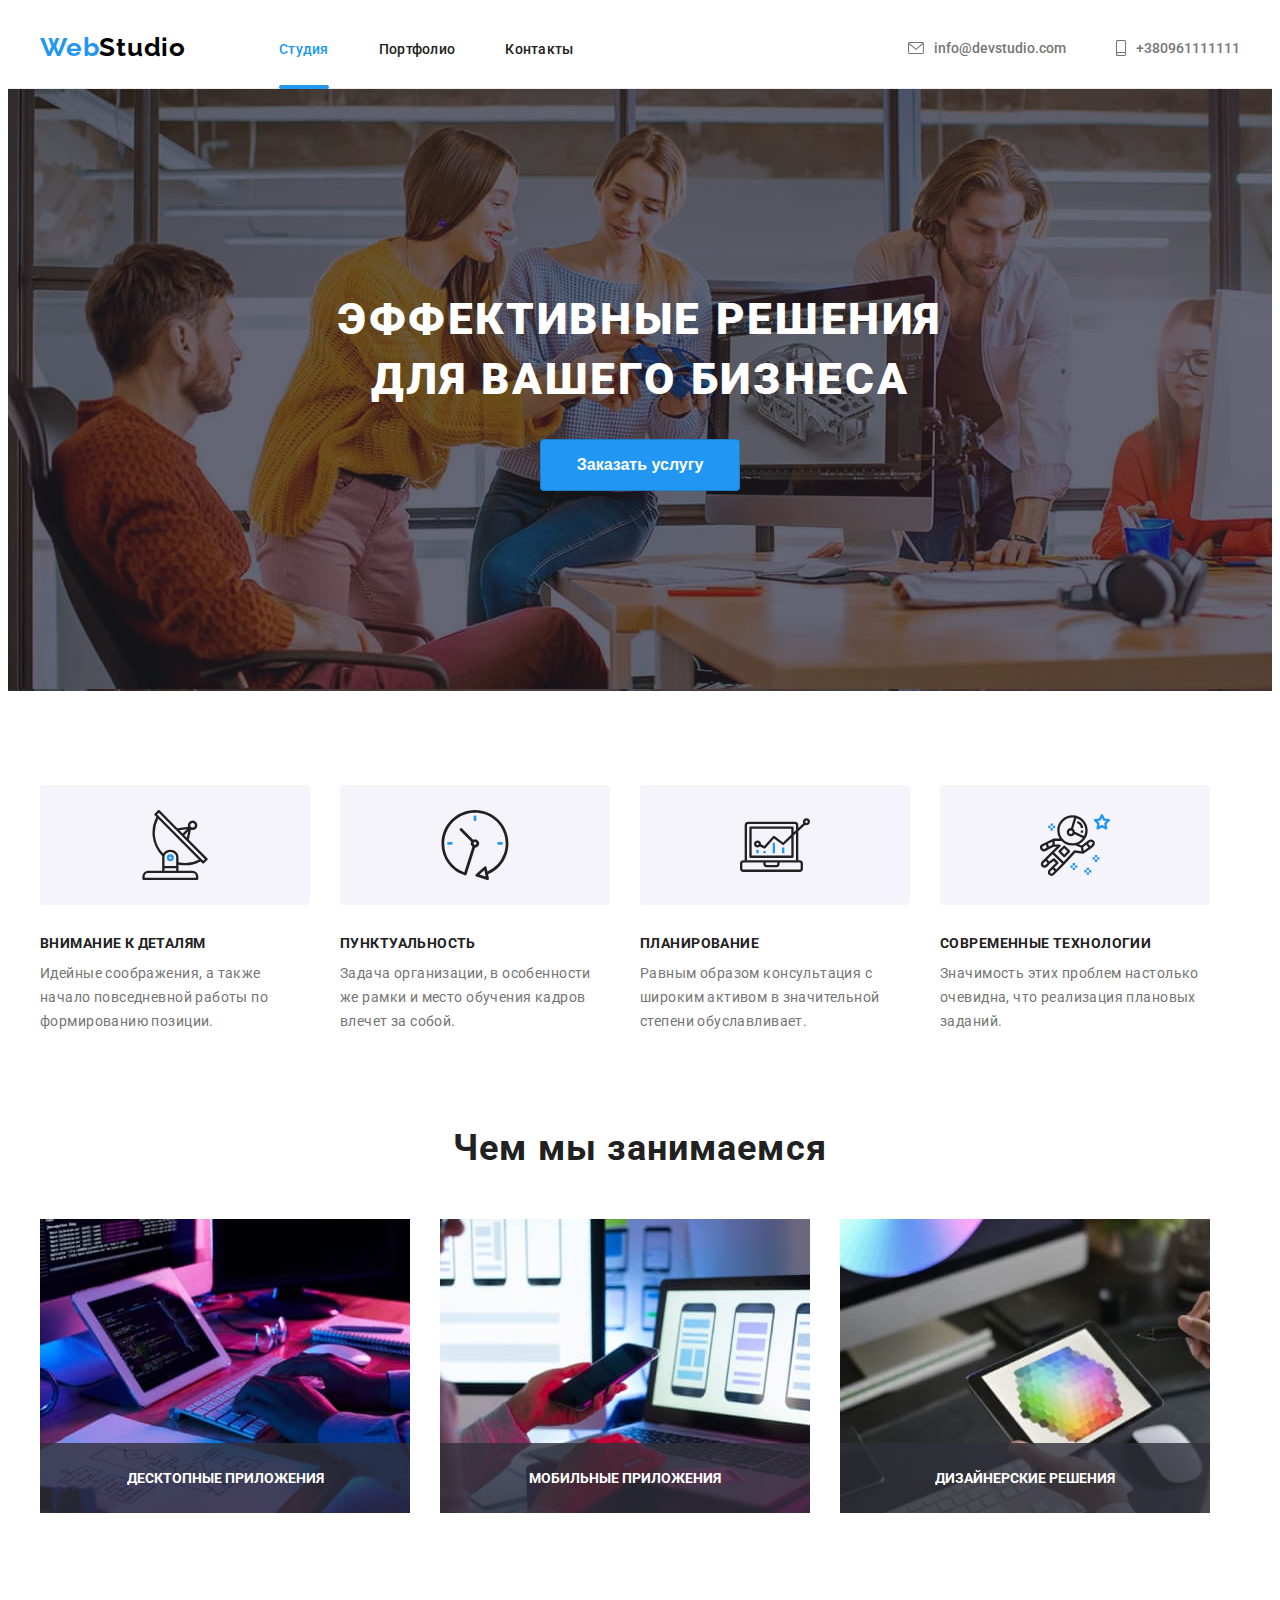
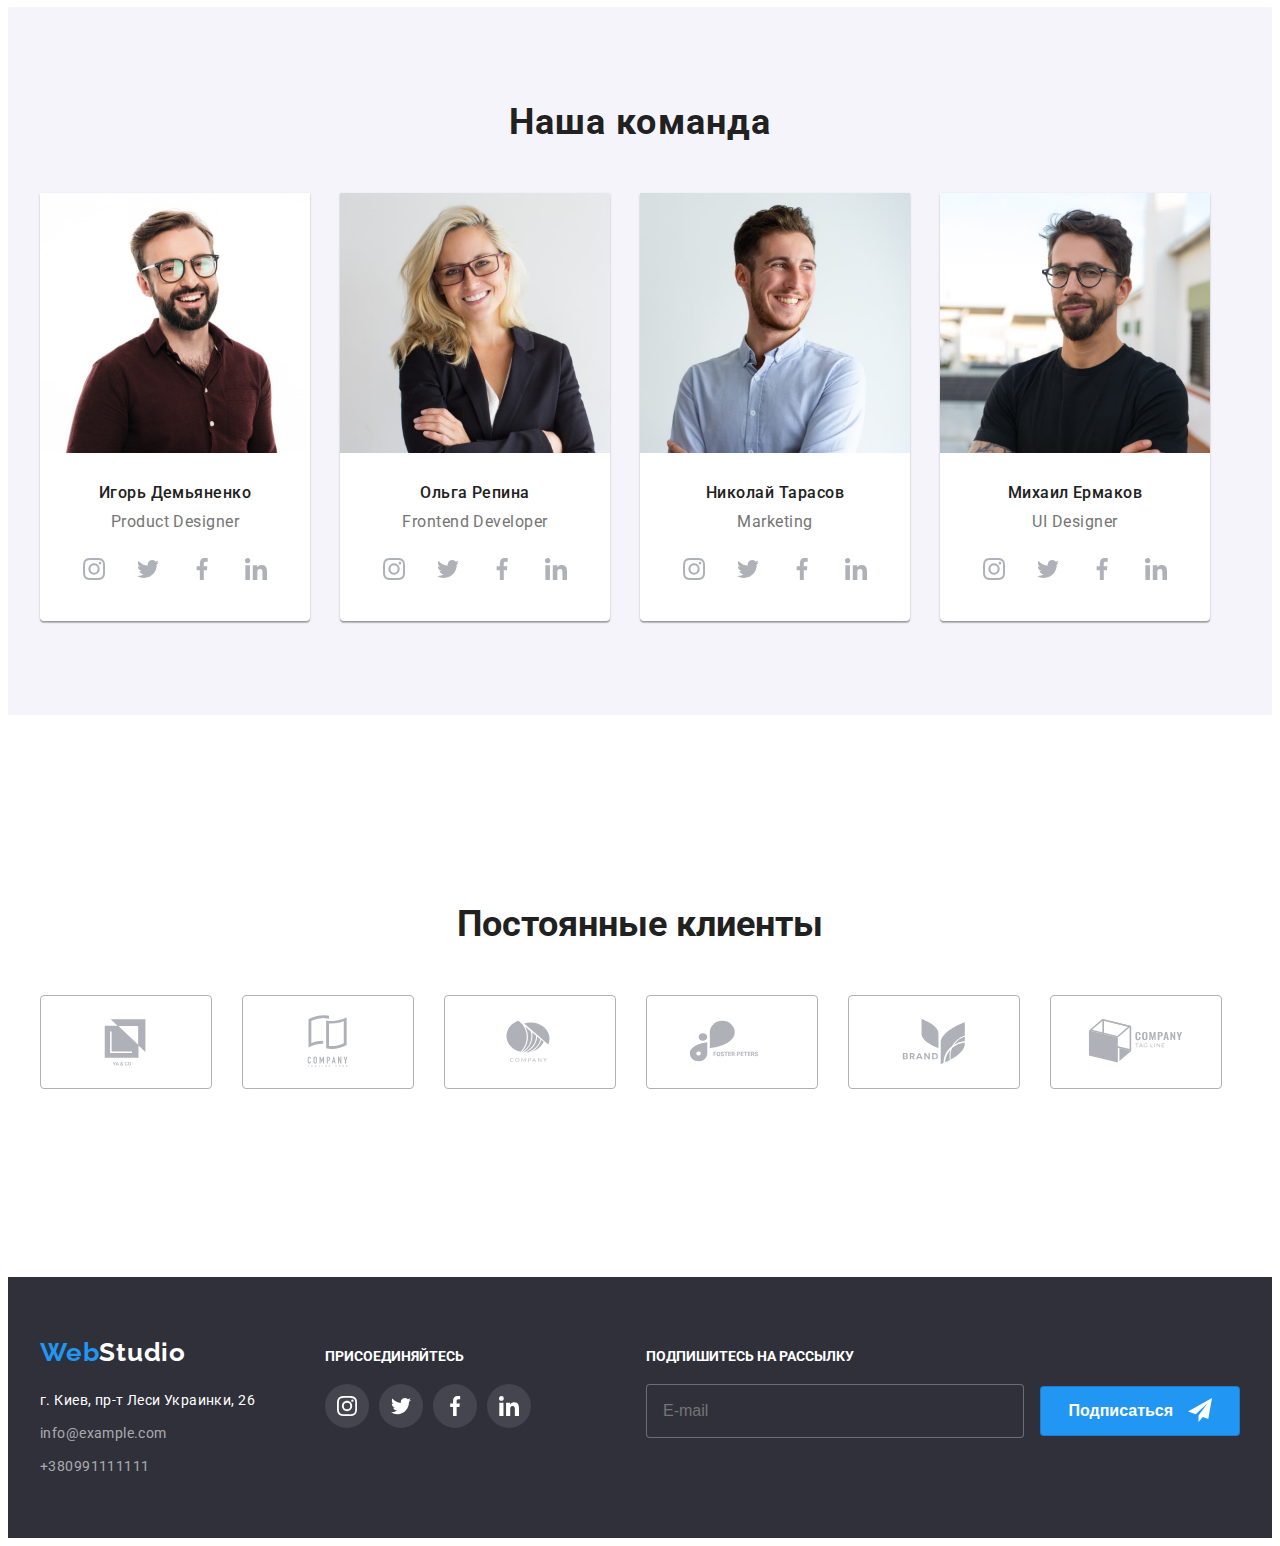
==== commit 3b2a4b65: "nev3" ====
--- a/index.html
+++ b/index.html
@@ -266,48 +266,48 @@
                     </ul>
                 </div>
                 </section>
-                <section class="clients">
-                    <div class="container">
-                        <h2 class="clients-title">Постоянные клиенты</h2>
-                    <ul class="list clients-list">
-                        <li class="item clients-item">
-                            <a class="link clients-link" href="">
-                                <svg class="clients-svg">
+                <section class="client">
+                    <div class="container clients">
+                        <h2 class="clients__title">Постоянные клиенты</h2>
+                    <ul class="list clients__list">
+                        <li class="item clients__item">
+                            <a class="link clients__link" href="">
+                                <svg class="clients__svg">
                                     <use href="images/icons.svg#icon-Logo"></use>
                                 </svg>
                             </a>
                         </li>
-                        <li class="item clients-item">
-                            <a class="link clients-link" href="">
-                                <svg class="clients-svg">
+                        <li class="item clients__item">
+                            <a class="link clients__link" href="">
+                                <svg class="clients__svg">
                                     <use href="images/icons.svg#icon-Logo-1"></use>
                                 </svg>
                             </a>
                         </li>
-                        <li class="item clients-item">
-                            <a class="link clients-link" href="">
-                                <svg class="clients-svg">
+                        <li class="item clients__item">
+                            <a class="link clients__link" href="">
+                                <svg class="clients__svg">
                                     <use href="images/icons.svg#icon-Logo-2"></use>
                                 </svg>
                             </a>
                         </li>
-                        <li class="item clients-item">
-                            <a class="link clients-link" href="">
-                                <svg class="clients-svg">
+                        <li class="item clients__item">
+                            <a class="link clients__link" href="">
+                                <svg class="clients__svg">
                                     <use href="images/icons.svg#icon-Logo-3"></use>
                                 </svg>
                             </a>
                         </li>
-                        <li class="item clients-item">
-                            <a class="link clients-link" href="">
-                                <svg class="clients-svg">
+                        <li class="item clients__item">
+                            <a class="link clients__link" href="">
+                                <svg class="clients__svg">
                                     <use href="images/icons.svg#icon-Logo-4"></use>
                                 </svg>
                             </a>
                         </li>
-                        <li class="item clients-item">
-                            <a class="link clients-link" href="">
-                                <svg class="clients-svg">
+                        <li class="item clients__item">
+                            <a class="link clients__link" href="">
+                                <svg class="clients__svg">
                                     <use href="images/icons.svg#icon-Logo-5"></use>
                                 </svg>
                             </a>
@@ -321,48 +321,48 @@
             <footer class="footer">
                 <div class="container footer-wrap ">
                     <div class="footer-logos">
-                <a class="link footer-logo" href="">Web<span style="color: #FFFFFF;">Studio</span></a>
+                <a class="link footer-logos__link" href="">Web<span style="color: #FFFFFF;">Studio</span></a>
                     <address>
                         <ul class=" list footer-list">
-                        <li class="footer-item">
-                            <a class="link logo-link" href="https://goo.gl/maps/KPs6RbWNCSLC7qSL6" target="_blank" rel="noopener noreferrer" >г. Киев, пр-т Леси Украинки, 26</a>
-                        </li>
-                        <li class="footer-item">   
-                            <a class="link footer-link" href="mailto:info@example.com">info@example.com</a>
+                        <li class="footer-list__item">
+                            <a class="link footer-list__adress-link" href="https://goo.gl/maps/KPs6RbWNCSLC7qSL6" target="_blank" rel="noopener noreferrer" >г. Киев, пр-т Леси Украинки, 26</a>
+                        </li>
+                        <li class="footer-list__item">   
+                            <a class="link footer-list__link" href="mailto:info@example.com">info@example.com</a>
                         </li> 
-                        <li class="footer-item">      
-                            <a class="link footer-link" href="tel:+380991111111">+380991111111</a>
+                        <li class="footer-list__item">      
+                            <a class="link footer-list__link" href="tel:+380991111111">+380991111111</a>
                         </li> 
                         </ul>
                     </address>
                     </div>
                     <div class="footer-icons">
-                        <h3 class="title footer-title">присоединяйтесь</h3>
+                        <h3 class="title footer-icons__title">присоединяйтесь</h3>
                         <ul class="list footer-icons-list">
-                            <li class="item footer-sotial">
-                                <a class="link footer-sotial-link" href="">
-                                    <svg class="footer-svg">
+                            <li class="footer-icons-list__sotial">
+                                <a class="link footer-icons-list__link" href="">
+                                    <svg class="footer-icons-list__svg">
                                         <use href="images/icons.svg#icon-instagram-2"></use>
                                     </svg>
                                 </a>
                             </li>
-                            <li class="item footer-sotial">
-                                <a class="link footer-sotial-link" href="">
-                                    <svg class="footer-svg">
+                            <li class=" footer-icons-list__sotial">
+                                <a class="link footer-icons-list__link" href="">
+                                    <svg class="footer-icons-list__svg">
                                         <use href="images/icons.svg#icon-twitter-1"></use>
                                     </svg>
                                 </a>
                             </li>
-                            <li class="item footer-sotial">
-                                <a class="link footer-sotial-link" href="">
-                                    <svg class="footer-svg">
+                            <li class=" footer-icons-list__sotial">
+                                <a class="link footer-icons-list__link" href="">
+                                    <svg class="footer-icons-list__svg">
                                         <use href="images/icons.svg#facebook-1"></use>
                                     </svg>
                                 </a>
                             </li>
-                            <li class="item footer-sotial">
-                                <a class="link footer-sotial-link" href="">
-                                    <svg class="footer-svg">
+                            <li class=" footer-icons-list__sotial">
+                                <a class="link footer-icons-list__link" href="">
+                                    <svg class="footer-icons-list__svg">
                                         <use href="images/icons.svg#icon-linkedin-1"></use>
                                     </svg>
                                 </a>
@@ -371,17 +371,14 @@
                     </div>
                         <div class="footer-form">
                             <form>
-                                <p class="footer-text-form">Подпишитесь на рассылку</p>
-                                <label class="footer-label" for="footer-email">
+                                <p class="footer-form__text">Подпишитесь на рассылку</p>
                                     <input
-                                    class="footer-input" 
+                                    class="footer-form__input" 
                                     type="text" 
                                     name="mail" 
-                                    placeholder="E-mail" 
-                                    id="footer-email">
-                                </label>
+                                    placeholder="E-mail" >
                                 <button class=" button footer-form-btn" type="submit" name="Подписаться">Подписаться
-                                    <svg class="footer-form-icon">
+                                    <svg class="footer-form-btn__icon">
                                         <use href="./images/icons.svg#icon-icon-send-1"></use>
                                     </svg>
                                 </button>
@@ -391,60 +388,60 @@
             </footer> 
             <div class="backdrop is-hidden" data-modal>
                 <div class="modal">
-                <button data-modal-close type="button" class=" button modal-close ">
-                    <svg class="modal-svg">
+                <button data-modal-close type="button" class=" modal-close ">
+                    <svg class="modal-close__svg">
                         <use href="images/icons.svg#icon-close-black"></use>
                     </svg>
                 </button>
                 <form class="modal-forms" action="#">
-                    <p class="modal-form">Оставьте свои данные, мы вам перезвоним</p>
+                    <p class="modal-form__text">Оставьте свои данные, мы вам перезвоним</p>
                 <div class="div-forms">
-                    <label class="modal-lable" for="user-name">Имя</label>
+                    <label class="div-forms__lable" for="user-name">Имя</label>
                     <input 
-                    class="modal-input" 
+                    class="div-forms__input" 
                     type="text" 
                     name="name" 
                     id="user-name"/>
-                    <svg class="svg-form">
+                    <svg class="div-forms__svg">
                         <use href="./images/icons.svg#icon-person-black"></use>
                     </svg>
                 </div>
 
                     <div class="div-forms">
-                <label class="modal-lable" for="user-tel">Телефон</label>
+                <label class="div-forms__lable" for="user-tel">Телефон</label>
                     <input 
-                    class="modal-input" 
+                    class="div-forms__input" 
                     name="tel" 
                     type="tel" 
                     id="user-tel"/>
-                    <svg class="svg-form" >
+                    <svg class="div-forms__svg" >
                         <use href="./images/icons.svg#icon-phone-black"></use>
                     </svg>
                 </div>
 
                     <div class="div-forms">
-                <label class="modal-lable" for="user-mail">Почта</label>
+                <label class="div-forms__lable" for="user-mail">Почта</label>
                     <input 
-                    class="modal-input" 
+                    class="div-forms__input" 
                     name="mail" 
                     type="email" 
                     id="user-mail"/>
-                    <svg class="svg-form" >
+                    <svg class="div-forms__svg" >
                         <use href="./images/icons.svg#icon-email-black"></use>
                     </svg>
                 </div>
 
                     <div class="div-forms">
-                <label class="modal-lable " for="comment">Коментарий</label>
+                <label class="div-forms__lable " for="comment">Коментарий</label>
                     <textarea 
-                    class="comments" 
+                    class="div-forms__comments" 
                     name="comment" 
                     id="comment" placeholder="Введите текст"></textarea>
                     </div>
                     <div class="div-check">
                         <input 
                         name="check-box"
-                        class="input-check visually-hidden"
+                        class="div-check__input visually-hidden "
                         type="checkbox" 
                         id="modal-check"
                         />
@@ -453,7 +450,7 @@
                     <svg class="svg-check" width="16" height="15">
                         <use href="./images/icons.svg#icon-Vector-16-1"></use>
                     </svg>
-                </span> Соглашаюсь с рассылкой и прнимаю<a class="link modal-link" href="">Условия договора</a>
+                </span> Соглашаюсь с рассылкой и прнимаю <a class=" modal-link" href="">Условия договора</a>
             </label>
                     </div>
                 <div class="button-modal">
--- a/css/main.min.css
+++ b/css/main.min.css
@@ -1,2 +1,2 @@
-:root{--first-color: #212121;--accent-color: #2196f3;--second-color: #757575;--other-color: #ffffff}.header-container__logo-header{font-family:'Raleway';font-weight:700;font-size:26px;line-height:1.19;letter-spacing:0.03em;color:var(--accent-color)}.main-btn{min-width:200px;min-height:50px;background-color:var(--accent-color);color:var(--other-color);font-weight:700;font-size:16px;line-height:calc(30 / 16);border-radius:4px;cursor:pointer;border:1px solid rgba(0,0,0,0.15);transition-property:background-color;transition-timing-function:cubic-bezier(0.4, 0, 0.2, 1);transition-duration:250ms}.main-btn:hover,.main-btn:focus{background-color:#188ce8}html{box-sizing:border-box}body{font-family:'Roboto', sans-serif;color:var(--first-color)}p,h1,h2,h3,h4{margin:0}ul{margin:0;padding:0}.list{list-style:none}.link{text-decoration:none}.visually-hidden{position:absolute;width:1px;height:1px;margin:-1px;border:0;padding:0;white-space:nowrap;clip-path:inset(100%);clip:rect(0 0 0 0);overflow:hidden}img{display:block}.container{width:1200px;padding-left:15px;padding-right:15px;margin:0 auto}.header{border-bottom:1px solid #ececec}.header-container__logo-header{margin-right:93px;padding-top:24px;padding-bottom:25px}.contact-list__link{font-weight:500;font-size:14px;line-height:1.14;letter-spacing:0.02em;color:var(--first-color);padding-top:32px;padding-bottom:32px;position:relative;transition-property:color;transition-timing-function:cubic-bezier(0.4, 0, 0.2, 1);transition-duration:250ms}.contact-list__link:hover,.contact-list__link:focus{color:var(--accent-color)}.contact-list__item:not(:last-child){margin-right:50px}.contact-list{display:flex}.header-container{display:flex;align-items:center}.contact-list--current{color:var(--accent-color)}.contact-list--current::after{content:'';position:absolute;width:100%;height:4px;border-radius:2px;background-color:var(--accent-color);left:0;bottom:0}.header-contact{display:flex;margin-left:auto}.header-contact__letter{font-weight:500;font-size:14px;line-height:calc(16 / 14);color:var(--second-color);padding-top:32px;padding-bottom:32px;transition-property:color;transition-timing-function:cubic-bezier(0.4, 0, 0.2, 1);transition-duration:250ms}.header-contact__letter:hover,.header-contact__letter:focus{color:var(--accent-color)}.header-contact__item:not(:last-child){margin-right:50px}.header-contact__letter{display:flex;align-items:center}.header-contact__svg{margin-right:10px;fill:currentColor;transition-property:fill;transition-timing-function:cubic-bezier(0.4, 0, 0.2, 1);transition-duration:250ms}.header-contact__phone{margin-right:10px;fill:currentColor;width:10px;height:16px;transition-property:fill;transition-timing-function:cubic-bezier(0.4, 0, 0.2, 1);transition-duration:250ms}.header-contact__letter:hover,.header-contact__letter:focus,.header-contact__phone:hover,.header-contact__phone:focus{fill:var(--accent-color)}.main{background:#2f303a;text-align:center;padding-top:200px;padding-bottom:200px;background-image:linear-gradient(rgba(47,48,58,0.4), rgba(47,48,58,0.4)),url(../images/fon.jpg);max-width:1600px;margin-left:auto;margin-right:auto}.main-title{font-weight:900;font-size:44px;line-height:1.36;color:var(--other-color);text-transform:uppercase;margin-bottom:30px;max-width:696px;letter-spacing:0.06em;margin-left:auto;margin-right:auto}.hero{padding-top:94px;padding-bottom:94px}.hero-list{display:flex}.hero-list__title{font-weight:700;font-size:14px;line-height:1.14;letter-spacing:0.03em;text-transform:uppercase;color:var(--first-color);margin-bottom:10px}.hero-list__text{font-weight:400;font-size:14px;line-height:1.71;letter-spacing:0.03em;color:var(--second-color);max-width:270px}.hero-icons{border-radius:4px;width:270px;height:120px;background:#f5f4fa;margin-bottom:30px;display:flex;justify-content:center;align-items:center}.hero-list__item:not(:last-child){margin-right:30px}.hero-icons__antenna{width:70px;height:70px;justify-content:center;align-items:center}.pre-about{padding-bottom:94px}.pre-about-list{display:flex}.pre-about__title{font-weight:700;font-size:36px;line-height:1.17;text-align:center;letter-spacing:0.03em;color:var(--first-color);margin-bottom:50px}.pre-about-list__item{position:relative}.pre-about-list__item:not(:nth-child(3n)){margin-right:30px}.pre-about-div__text{font-weight:700;font-size:14px;line-height:calc(16 / 14);color:var(--other-color);text-transform:uppercase;text-align:center}.pre-about-div{width:100%;height:70px;display:flex;background-color:rgba(47,48,58,0.8);justify-content:center;align-items:center;position:absolute;bottom:0}.about{background:#f5f4fa;padding-top:94px;padding-bottom:94px}.about-list{display:flex}.container-about-title{font-weight:700;font-size:36px;line-height:1.17;text-align:center;letter-spacing:0.03em;margin-bottom:50px}.about-list__item{box-shadow:0px 1px 3px rgba(0,0,0,0.12),0px 1px 1px rgba(0,0,0,0.14),0px 2px 1px rgba(0,0,0,0.2);border-radius:0px 0px 4px 4px;background:#ffffff}.about-list__item:not(:nth-child(4n)){margin-right:30px}.about-border{padding-top:30px;padding-bottom:30px}.about-border__title{font-weight:500;font-size:16px;line-height:1.19;text-align:center;letter-spacing:0.03em;color:var(--first-color);margin-bottom:10px}.about-border__text{font-size:16px;line-height:1.19;text-align:center;letter-spacing:0.03em;color:var(--second-color);margin-bottom:16px}.icons-about{display:flex;justify-content:center}.icons-about__item{width:44px;height:44px;display:flex}.icons-about__item:not(:last-child){margin-right:10px}.icons-about__svg{width:22px;height:22px;fill:currentColor}.icons-about__link{background-color:#ffffff;border-radius:50%;display:flex;width:44px;height:44px;align-items:center;justify-content:center;color:#afb1b8;transition-property:color, background-color;transition-timing-function:cubic-bezier(0.4, 0, 0.2, 1);transition-duration:250ms}.icons-about__link:hover,.icons-about__link:focus{background-color:var(--accent-color);color:#ffffff}.clients{padding-top:94px;padding-bottom:94px}.clients-title{font-weight:700;font-size:36px;line-height:calc(42 / 36);color:var(--first-color);text-align:center;margin-bottom:50px}.clients-list{display:flex}.clients-link{width:170px;height:92px;border-color:#afb1b8;border-radius:4px;border-width:1px;border-style:solid;display:flex;justify-content:center;align-items:center;color:#afb1b8;transition-property:border-color, color;transition-timing-function:cubic-bezier(0.4, 0, 0.2, 1);transition-duration:250ms}.clients-link:hover,.clients-link:focus{border-color:var(--accent-color);color:var(--accent-color)}.clients-item:not(:last-child){margin-right:30px}.clients-svg{fill:currentColor;width:106px;height:60px}.footer{background-color:#2f303a;padding-top:60px;padding-bottom:60px}.footer-logo{font-family:'Raleway';font-weight:700;font-size:26px;line-height:1.19;letter-spacing:0.03em;color:var(--accent-color);margin-bottom:20px}.footer-item:not(:last-child){margin-bottom:9px}.logo-link{font-style:normal;font-size:14px;line-height:1.71;letter-spacing:0.03em;color:var(--other-color);display:block}.logo-link:hover,.logo-link:focus{color:grey}.footer-link{font-style:normal;font-size:14px;line-height:1.71;letter-spacing:0.03em;color:rgba(255,255,255,0.6);display:block;transition-property:color;transition-timing-function:cubic-bezier(0.4, 0, 0.2, 1);transition-duration:250ms}.footer-link:hover,.footer-link:focus{color:grey}.footer-title{font-weight:700;font-size:14px;line-height:calc(16 / 14);text-transform:uppercase;color:var(--other-color);display:block;margin-bottom:20px;font-style:normal}.footer-icons-list{display:flex;padding:0;margin:0}.footer-sotial{width:44px;height:44px}.footer-sotial-link{border-radius:50%;background-color:rgba(255,255,255,0.1);display:flex;justify-content:center;align-items:center;width:44px;height:44px;transition-property:background-color;transition-timing-function:cubic-bezier(0.4, 0, 0.2, 1);transition-duration:250ms}.footer-sotial-link:hover,.footer-sotial-link:focus{background-color:var(--accent-color)}.footer-sotial:not(:last-child){margin-right:10px}.footer-svg{fill:var(--other-color);width:20px;height:20px}.footer-wrap{display:flex;align-items:baseline}.footer-logos{margin-right:70px}.footer-form{display:flex;justify-content:flex-end;margin-left:93px;flex-grow:1}.footer-text-form{font-weight:700;font-size:14px;line-height:calc(16 / 14);color:var(--other-color);margin-bottom:20px;text-transform:uppercase}.footer-input{border-radius:4px;border:1px solid rgba(255,255,255,0.3);font-weight:400;font-size:16px;line-height:calc(20 / 16);color:rgba(255,255,255,0.6);background-color:#2f303a;outline:none;width:358px;height:50px;margin-right:12px;padding-left:16px}.footer-form-btn{width:200px;height:50px;background-color:var(--accent-color);color:var(--other-color);font-weight:700;font-size:16px;line-height:calc(30 / 16);border-radius:4px;border:1px solid rgba(0,0,0,0.15);transition-property:background-color;transition-timing-function:cubic-bezier(0.4, 0, 0.2, 1);transition-duration:250ms}.footer-form-btn:hover,.footer-form-btn:focus{background-color:#188ce8}.footer-form-icon{width:24px;height:24px;margin-left:10px;margin-bottom:-6px}.filters-btn{font-weight:500;font-size:16px;line-height:1.62;text-align:center;letter-spacing:0.03em;color:var(--first-color);background:#f5f4fa;border-radius:4px;border:1px solid transparent;padding:6px 22px;transition-property:box-shadow, color, background-color;transition-timing-function:cubic-bezier(0.4, 0, 0.2, 1);transition-duration:250ms}.filters-btn:hover,.filters-btn:focus{color:var(--other-color);background-color:var(--accent-color);box-shadow:0 2px 2px rgba(0,0,0,0.12),0 1px 2px rgba(0,0,0,0.08),0 3px 2px rgba(0,0,0,0.1)}.content{padding-top:94px;padding-bottom:94px}.filters-list{margin-bottom:50px;display:flex;justify-content:center}.filters-item:not(:last-child){margin-right:8px}.content-list{display:flex;flex-wrap:wrap}.content-link{transition-property:box-shadow;transition-timing-function:cubic-bezier(0.4, 0, 0.2, 1);transition-duration:250ms}.content-link:hover,.content-link:focus{box-shadow:1px 4px 6px rgba(0,0,0,0.16),0 4px 4px rgba(0,0,0,0.06),0 1px 1px rgba(0,0,0,0.12);display:block}.content-item{width:370px}.content-border{background:var(--other-color);border-left:1px solid #eeeeee;border-right:1px solid #eeeeee;border-bottom:1px solid #eeeeee;padding-top:20px;padding-bottom:20px;padding-right:24px;padding-left:24px}.content-item:not(:nth-last-child(-n+3)){margin-bottom:30px}.content-item:not(:nth-child(3n)){margin-right:30px}.content-title{font-weight:700;font-size:18px;line-height:2;letter-spacing:0.06em;color:var(--first-color);margin-bottom:4px}.content-text{font-style:normal;font-size:16px;line-height:1.87;letter-spacing:0.03em;color:var(--second-color);list-style:none}.content-text-hidden{font-weight:400;font-size:18px;line-height:calc(28 / 18);color:var(--other-color);width:322px;letter-spacing:3%;padding-top:63px;padding-left:24px}.content-div{position:relative;overflow:hidden}.content-div-overlay{position:absolute;background-color:var(--accent-color);width:100%;height:100%;top:0;left:0;transform:translateY(100%);transition-property:transform;transition-timing-function:cubic-bezier(0.4, 0, 0.2, 1);transition-duration:250ms}.content-item:hover .content-div-overlay,.content-item:focus .content-div-overlay{transform:translateY(0)}.backdrop{position:fixed;background-color:rgba(0,0,0,0.2);width:100vw;height:100vh;top:0;transition:opacity 250ms cubic-bezier(0.4, 0, 0.2, 1)}.modal{position:absolute;width:528px;height:581px;background-color:var(--other-color);border-radius:4px;top:50%;left:50%;transform:translate(-50%, -50%);padding:40px}.modal-close{width:30px;height:30px;border-radius:50%;position:absolute;right:0;top:8px;right:8px;border:1px solid rgba(0,0,0,0.1);background-color:var(--other-color);transition:border 250ms cubic-bezier(0.4, 0, 0.2, 1)}.modal-svg{width:18px;height:18px;display:flex;justify-content:center;align-items:center;transition:fill 250ms cubic-bezier(0.4, 0, 0.2, 1)}.modal-svg:hover,.modal-svg:focus{fill:var(--accent-color)}.backdrop .is-hidden .modal{transform:rotate(360deg)}.is-hidden{opacity:0;pointer-events:none;visibility:hidden}.modal-form{font-weight:700;font-size:20px;line-height:calc(23 / 20);color:var(--first-color);text-align:center;margin-bottom:12px}.modal-lable{display:block;font-weight:400;font-size:12px;line-height:calc(14 / 12);color:var(--second-color);margin-bottom:4px}.comments{width:100%;height:120px;border-radius:4px;border:1px solid rgba(33,33,33,0.2);resize:none;padding:12px 16px;outline:none;transition:border 250ms cubic-bezier(0.4, 0, 0.2, 1)}.comments:hover,.comments:focus{border:1px solid var(--accent-color)}.comments::placeholder{color:rgba(117,117,117,0.5);font-weight:400;font-size:12px;line-height:calc(14 / 12)}.modal-batton{width:200px;height:50px;background-color:var(--accent-color);color:var(--other-color);font-weight:700;font-size:16px;line-height:calc(30 / 16);border-radius:4px;border:1px solid rgba(0,0,0,0.15);letter-spacing:6%;box-shadow:0 4px 4px rgba(0,0,0,0.15);transition-property:background-color;transition-timing-function:cubic-bezier(0.4, 0, 0.2, 1);transition-duration:250ms}.modal-batton:hover,.modal-batton:focus{background-color:#188ce8}.modal-link{border-bottom:1px solid #188ce8;color:#188ce8;margin-left:3px}.div-check{display:flex;margin-top:20px;align-items:center;justify-content:center}.modal-lables{font-weight:400;font-size:14px;display:flex;justify-content:center;align-items:center}.span-check{width:16px;height:15px;margin-right:7px;border:1px solid var(--first-color)}.svg-check{width:16px;height:15px;display:flex;justify-content:center;align-items:center;fill:var(--other-color)}.input-check:checked+.modal-lables span{background-color:var(--accent-color);border:none}.span-check{transition:fill 250ms cubic-bezier(0.4, 0, 0.2, 1)}.input-check:checked .svg-check{fill:var(--other-color)}.button-modal{display:flex;justify-content:center;align-items:center;margin-top:30px;transition:background-color 250ms cubic-bezier(0.4, 0, 0.2, 1)}.div-forms{position:relative}.svg-form{position:absolute;left:12px;top:55%;transform:translateY(-50%);width:18px;height:18px;transition:fill 250ms cubic-bezier(0.4, 0, 0.2, 1)}.modal-input{width:100%;height:40px;margin-bottom:10px;border-radius:4px;border:1px solid rgba(33,33,33,0.2);padding-left:42px;outline:none;transition:border 250ms cubic-bezier(0.4, 0, 0.2, 1)}.modal-input:hover,.modal-input:focus{border:1px solid var(--accent-color)}.modal-input:hover+.svg-form,.modal-input:focus+.svg-form{fill:var(--accent-color)}
+:root{--first-color: #212121;--accent-color: #2196f3;--second-color: #757575;--other-color: #ffffff}.header-container__logo-header,.footer-logos__link{font-family:'Raleway';font-weight:700;font-size:26px;line-height:1.19231;letter-spacing:0.03em;color:var(--accent-color)}.main-btn,.footer-form-btn,.modal-batton{min-width:200px;min-height:50px;background-color:var(--accent-color);color:var(--other-color);font-weight:700;font-size:16px;line-height:1.875;border-radius:4px;cursor:pointer;border:1px solid rgba(0,0,0,0.15);transition-property:background-color;transition-timing-function:cubic-bezier(0.4, 0, 0.2, 1);transition-duration:250ms}.main-btn:hover,.footer-form-btn:hover,.modal-batton:hover,.main-btn:focus,.footer-form-btn:focus,.modal-batton:focus{background-color:#188ce8}.icons-about__link,.footer-icons-list__link{border-radius:50%;display:flex;width:44px;height:44px;align-items:center;justify-content:center;transition-timing-function:cubic-bezier(0.4, 0, 0.2, 1);transition-duration:250ms}html{box-sizing:border-box}body{font-family:'Roboto', sans-serif;color:var(--first-color)}p,h1,h2,h3,h4{margin:0}ul{margin:0;padding:0}.list{list-style:none}.link{text-decoration:none}.visually-hidden{position:absolute;width:1px;height:1px;margin:-1px;border:0;padding:0;white-space:nowrap;clip-path:inset(100%);clip:rect(0 0 0 0);overflow:hidden}img{display:block}.container{width:1200px;padding-left:15px;padding-right:15px;margin:0 auto}.header{border-bottom:1px solid #ececec}.header-container__logo-header{margin-right:93px;padding-top:24px;padding-bottom:25px}.contact-list__link{font-weight:500;font-size:14px;line-height:1.14286;letter-spacing:0.02em;color:var(--first-color);padding-top:32px;padding-bottom:32px;position:relative;transition-property:color;transition-timing-function:cubic-bezier(0.4, 0, 0.2, 1);transition-duration:250ms}.contact-list__link:hover,.contact-list__link:focus{color:var(--accent-color)}.contact-list__item:not(:last-child){margin-right:50px}.contact-list{display:flex}.header-container{display:flex;align-items:center}.contact-list--current{color:var(--accent-color)}.contact-list--current::after{content:'';position:absolute;width:100%;height:4px;border-radius:2px;background-color:var(--accent-color);left:0;bottom:0}.header-contact{display:flex;margin-left:auto}.header-contact__letter{font-weight:500;font-size:14px;line-height:1.14286;color:var(--second-color);padding-top:32px;padding-bottom:32px;transition-property:color;transition-timing-function:cubic-bezier(0.4, 0, 0.2, 1);transition-duration:250ms}.header-contact__letter:hover,.header-contact__letter:focus{color:var(--accent-color)}.header-contact__item:not(:last-child){margin-right:50px}.header-contact__letter{display:flex;align-items:center}.header-contact__svg{margin-right:10px;fill:currentColor;transition-property:fill;transition-timing-function:cubic-bezier(0.4, 0, 0.2, 1);transition-duration:250ms}.header-contact__phone{margin-right:10px;fill:currentColor;width:10px;height:16px;transition-property:fill;transition-timing-function:cubic-bezier(0.4, 0, 0.2, 1);transition-duration:250ms}.header-contact__letter:hover,.header-contact__letter:focus,.header-contact__phone:hover,.header-contact__phone:focus{fill:var(--accent-color)}.main{background:#2f303a;text-align:center;padding-top:200px;padding-bottom:200px;background-image:linear-gradient(rgba(47,48,58,0.4), rgba(47,48,58,0.4)),url(../images/fon.jpg);max-width:1600px;margin-left:auto;margin-right:auto}.main-title{font-weight:900;font-size:44px;line-height:1.36364;color:var(--other-color);text-transform:uppercase;margin-bottom:30px;max-width:696px;letter-spacing:0.06em;margin-left:auto;margin-right:auto}.hero{padding-top:94px;padding-bottom:94px}.hero-list{display:flex}.hero-list__title{font-weight:700;font-size:14px;line-height:1.14286;letter-spacing:0.03em;text-transform:uppercase;color:var(--first-color);margin-bottom:10px}.hero-list__text{font-weight:400;font-size:14px;line-height:1.71429;letter-spacing:0.03em;color:var(--second-color);max-width:270px}.hero-icons{border-radius:4px;width:270px;height:120px;background:#f5f4fa;margin-bottom:30px;display:flex;justify-content:center;align-items:center}.hero-list__item:not(:last-child){margin-right:30px}.hero-icons__antenna{width:70px;height:70px;justify-content:center;align-items:center}.pre-about{padding-bottom:94px}.pre-about-list{display:flex}.pre-about__title{font-weight:700;font-size:36px;line-height:1.16667;text-align:center;letter-spacing:0.03em;color:var(--first-color);margin-bottom:50px}.pre-about-list__item{position:relative}.pre-about-list__item:not(:nth-child(3n)){margin-right:30px}.pre-about-div__text{font-weight:700;font-size:14px;line-height:1.14286;color:var(--other-color);text-transform:uppercase;text-align:center}.pre-about-div{width:100%;height:70px;display:flex;background-color:rgba(47,48,58,0.8);justify-content:center;align-items:center;position:absolute;bottom:0}.about{background:#f5f4fa;padding-top:94px;padding-bottom:94px}.about-list{display:flex}.container-about-title{font-weight:700;font-size:36px;line-height:1.16667;text-align:center;letter-spacing:0.03em;margin-bottom:50px}.about-list__item{box-shadow:0px 1px 3px rgba(0,0,0,0.12),0px 1px 1px rgba(0,0,0,0.14),0px 2px 1px rgba(0,0,0,0.2);border-radius:0px 0px 4px 4px;background:#ffffff}.about-list__item:not(:nth-child(4n)){margin-right:30px}.about-border{padding-top:30px;padding-bottom:30px}.about-border__title{font-weight:500;font-size:16px;line-height:1.1875;text-align:center;letter-spacing:0.03em;color:var(--first-color);margin-bottom:10px}.about-border__text{font-weight:400;font-size:16px;line-height:1.1875;text-align:center;letter-spacing:0.03em;color:var(--second-color);margin-bottom:16px}.icons-about{display:flex;justify-content:center}.icons-about__item{width:44px;height:44px;display:flex}.icons-about__item:not(:last-child){margin-right:10px}.icons-about__svg{width:22px;height:22px;fill:currentColor}.icons-about__link{transition-property:color, background-color;color:#afb1b8;background-color:#ffffff}.icons-about__link:hover,.icons-about__link:focus{background-color:var(--accent-color);color:#ffffff}.client{padding-top:94px;padding-bottom:94px}.clients__title{font-weight:700;font-size:36px;line-height:1.16667;color:var(--first-color);text-align:center;margin-bottom:50px}.clients__list{display:flex}.clients__link{width:170px;height:92px;border-color:#afb1b8;border-radius:4px;border-width:1px;border-style:solid;display:flex;justify-content:center;align-items:center;color:#afb1b8;transition-property:border-color, color;transition-timing-function:cubic-bezier(0.4, 0, 0.2, 1);transition-duration:250ms}.clients__link:hover,.clients__link:focus{border-color:var(--accent-color);color:var(--accent-color)}.clients__item:not(:last-child){margin-right:30px}.clients__svg{fill:currentColor;width:106px;height:60px}.footer{background-color:#2f303a;padding-top:60px;padding-bottom:60px}.footer-wrap{display:flex;align-items:baseline}.footer-logos{margin-right:70px}.footer-logos__link{display:block;margin-bottom:20px}.footer-list__item:not(:last-child){margin-bottom:9px}.footer-list__adress-link{font-weight:400;font-size:14px;line-height:1.71429;font-style:normal;letter-spacing:0.03em;color:var(--other-color);display:block}.footer-list__adress-link:hover,.footer-list__adress-link:focus{color:grey}.footer-list__link{font-weight:400;font-size:14px;line-height:1.71429;font-style:normal;letter-spacing:0.03em;color:rgba(255,255,255,0.6);display:block;transition-property:color;transition-timing-function:cubic-bezier(0.4, 0, 0.2, 1);transition-duration:250ms}.footer-list__link:hover,.footer-list__link:focus{color:grey}.footer-icons__title{font-weight:700;font-size:14px;line-height:1.14286;text-transform:uppercase;color:var(--other-color);display:block;margin-bottom:20px;font-style:normal}.footer-icons-list{display:flex;padding:0;margin:0}.footer-icons-list__sotial:not(:last-child){margin-right:10px}.footer-icons-list__link{transition-property:background-color;background-color:rgba(255,255,255,0.1)}.footer-icons-list__link:hover,.footer-icons-list__link:focus{background-color:var(--accent-color)}.footer-icons-list__svg{fill:var(--other-color);width:20px;height:20px}.footer-form{display:flex;justify-content:flex-end;margin-left:93px;flex-grow:1}.footer-form__text{font-weight:700;font-size:14px;line-height:1.14286;color:var(--other-color);margin-bottom:20px;text-transform:uppercase}.footer-form__input{border-radius:4px;border:1px solid rgba(255,255,255,0.3);font-weight:400;font-size:16px;line-height:1.25;color:rgba(255,255,255,0.6);background-color:#2f303a;outline:none;width:358px;height:50px;margin-right:12px;padding-left:16px}.footer-form-btn__icon{width:24px;height:24px;margin-left:10px;margin-bottom:-6px}.filters-list{margin-bottom:50px;display:flex;justify-content:center}.filters-list__item:not(:last-child){margin-right:8px}.filters-btn{font-weight:500;font-size:16px;line-height:1.625;text-align:center;letter-spacing:0.03em;color:var(--first-color);background:#f5f4fa;border-radius:4px;border:1px solid transparent;padding:6px 22px;transition-property:box-shadow, color, background-color;transition-timing-function:cubic-bezier(0.4, 0, 0.2, 1);transition-duration:250ms}.filters-btn:hover,.filters-btn:focus{color:var(--other-color);background-color:var(--accent-color);box-shadow:0 2px 2px rgba(0,0,0,0.12),0 1px 2px rgba(0,0,0,0.08),0 3px 2px rgba(0,0,0,0.1)}.content{padding-top:94px;padding-bottom:94px}.content-list{display:flex;flex-wrap:wrap}.content-list__link{transition-property:box-shadow;transition-timing-function:cubic-bezier(0.4, 0, 0.2, 1);transition-duration:250ms}.content-list__link:hover,.content-list__link:focus{box-shadow:1px 4px 6px rgba(0,0,0,0.16),0 4px 4px rgba(0,0,0,0.06),0 1px 1px rgba(0,0,0,0.12);display:block}.content-list__item{width:370px}.content-list__item:not(:nth-last-child(-n+3)){margin-bottom:30px}.content-list__item:not(:nth-child(3n)){margin-right:30px}.content-div{position:relative;overflow:hidden}.content-overlay{position:absolute;background-color:var(--accent-color);width:100%;height:100%;top:0;left:0;transform:translateY(101%);transition-property:transform;transition-timing-function:cubic-bezier(0.4, 0, 0.2, 1);transition-duration:250ms}.content-list__item:hover .content-overlay,.content-list__item:focus .content-overlay{transform:translateY(0)}.content-overlay__text-hidden{font-weight:400;font-size:18px;line-height:1.55556;color:var(--other-color);width:322px;letter-spacing:3%;padding-top:63px;padding-left:24px}.content-border{background:var(--other-color);border-left:1px solid #eeeeee;border-right:1px solid #eeeeee;border-bottom:1px solid #eeeeee;padding-top:20px;padding-bottom:20px;padding-right:24px;padding-left:24px}.content-border__title{font-weight:700;font-size:18px;line-height:2;letter-spacing:0.06em;color:var(--first-color);margin-bottom:4px}.content-border__text{font-weight:400;font-size:16px;line-height:1.875;letter-spacing:0.03em;color:var(--second-color);list-style:none}.backdrop{position:fixed;background-color:rgba(0,0,0,0.2);width:100vw;height:100vh;top:0;transition:opacity 250ms cubic-bezier(0.4, 0, 0.2, 1)}.modal{position:absolute;width:528px;height:581px;background-color:var(--other-color);border-radius:4px;top:50%;left:50%;transform:translate(-50%, -50%);padding:40px}.modal-close{width:30px;height:30px;border-radius:50%;position:absolute;cursor:pointer;right:0;top:8px;right:8px;border:1px solid rgba(0,0,0,0.1);background-color:var(--other-color);transition:border 250ms cubic-bezier(0.4, 0, 0.2, 1)}.modal-close__svg{width:18px;height:18px;display:flex;justify-content:center;align-items:center;transition:fill 250ms cubic-bezier(0.4, 0, 0.2, 1)}.modal-close__svg:hover,.modal-close__svg:focus{fill:var(--accent-color)}.is-hidden{opacity:0;pointer-events:none;visibility:hidden}.modal-form__text{font-weight:700;font-size:20px;line-height:1.15;color:var(--first-color);text-align:center;margin-bottom:12px}.div-forms{position:relative}.div-forms__lable{display:block;font-weight:400;font-size:12px;line-height:1.16667;color:var(--second-color);margin-bottom:4px}.div-forms__input{width:100%;height:40px;margin-bottom:10px;border-radius:4px;border:1px solid rgba(33,33,33,0.2);padding-left:42px;outline:none;transition:border 250ms cubic-bezier(0.4, 0, 0.2, 1)}.div-forms__input:hover,.div-forms__input:focus{border:1px solid var(--accent-color)}.div-forms__input:hover+.div-forms__svg,.div-forms__input:focus+.div-forms__svg{fill:var(--accent-color)}.div-forms__svg{position:absolute;left:12px;top:55%;transform:translateY(-50%);width:18px;height:18px;transition:fill 250ms cubic-bezier(0.4, 0, 0.2, 1)}.div-forms__comments{width:100%;height:120px;border-radius:4px;border:1px solid rgba(33,33,33,0.2);resize:none;padding:12px 16px;outline:none;transition:border 250ms cubic-bezier(0.4, 0, 0.2, 1)}.div-forms__comments:hover,.div-forms__comments:focus{border:1px solid var(--accent-color)}.div-forms__comments::placeholder{color:rgba(117,117,117,0.5);font-weight:400;font-size:12px;line-height:calc(14 / 12)}.div-check{display:flex;margin-top:20px;align-items:center;justify-content:center}.div-check__input:checked+.modal-lables span{background-color:var(--accent-color);border:none}.div-check__input:checked+.modal-lables .svg-check{fill:var(--other-color)}.svg-check{display:flex;justify-content:center;align-items:center;fill:var(--other-color)}.span-check{width:16px;height:15px;margin-right:7px;border:1px solid var(--first-color);transition:fill 250ms cubic-bezier(0.4, 0, 0.2, 1);display:flex;justify-content:center;align-items:center}.modal-lables{font-weight:400;font-size:14px;line-height:1.71429;color:#757575;display:flex;align-items:center}.modal-link{color:#188ce8;margin-left:3px}.button-modal{display:flex;justify-content:center;align-items:center;margin-top:30px;transition:background-color 250ms cubic-bezier(0.4, 0, 0.2, 1)}.modal-batton{letter-spacing:6%;box-shadow:0 4px 4px rgba(0,0,0,0.15)}
 /*# sourceMappingURL=main.min.css.map */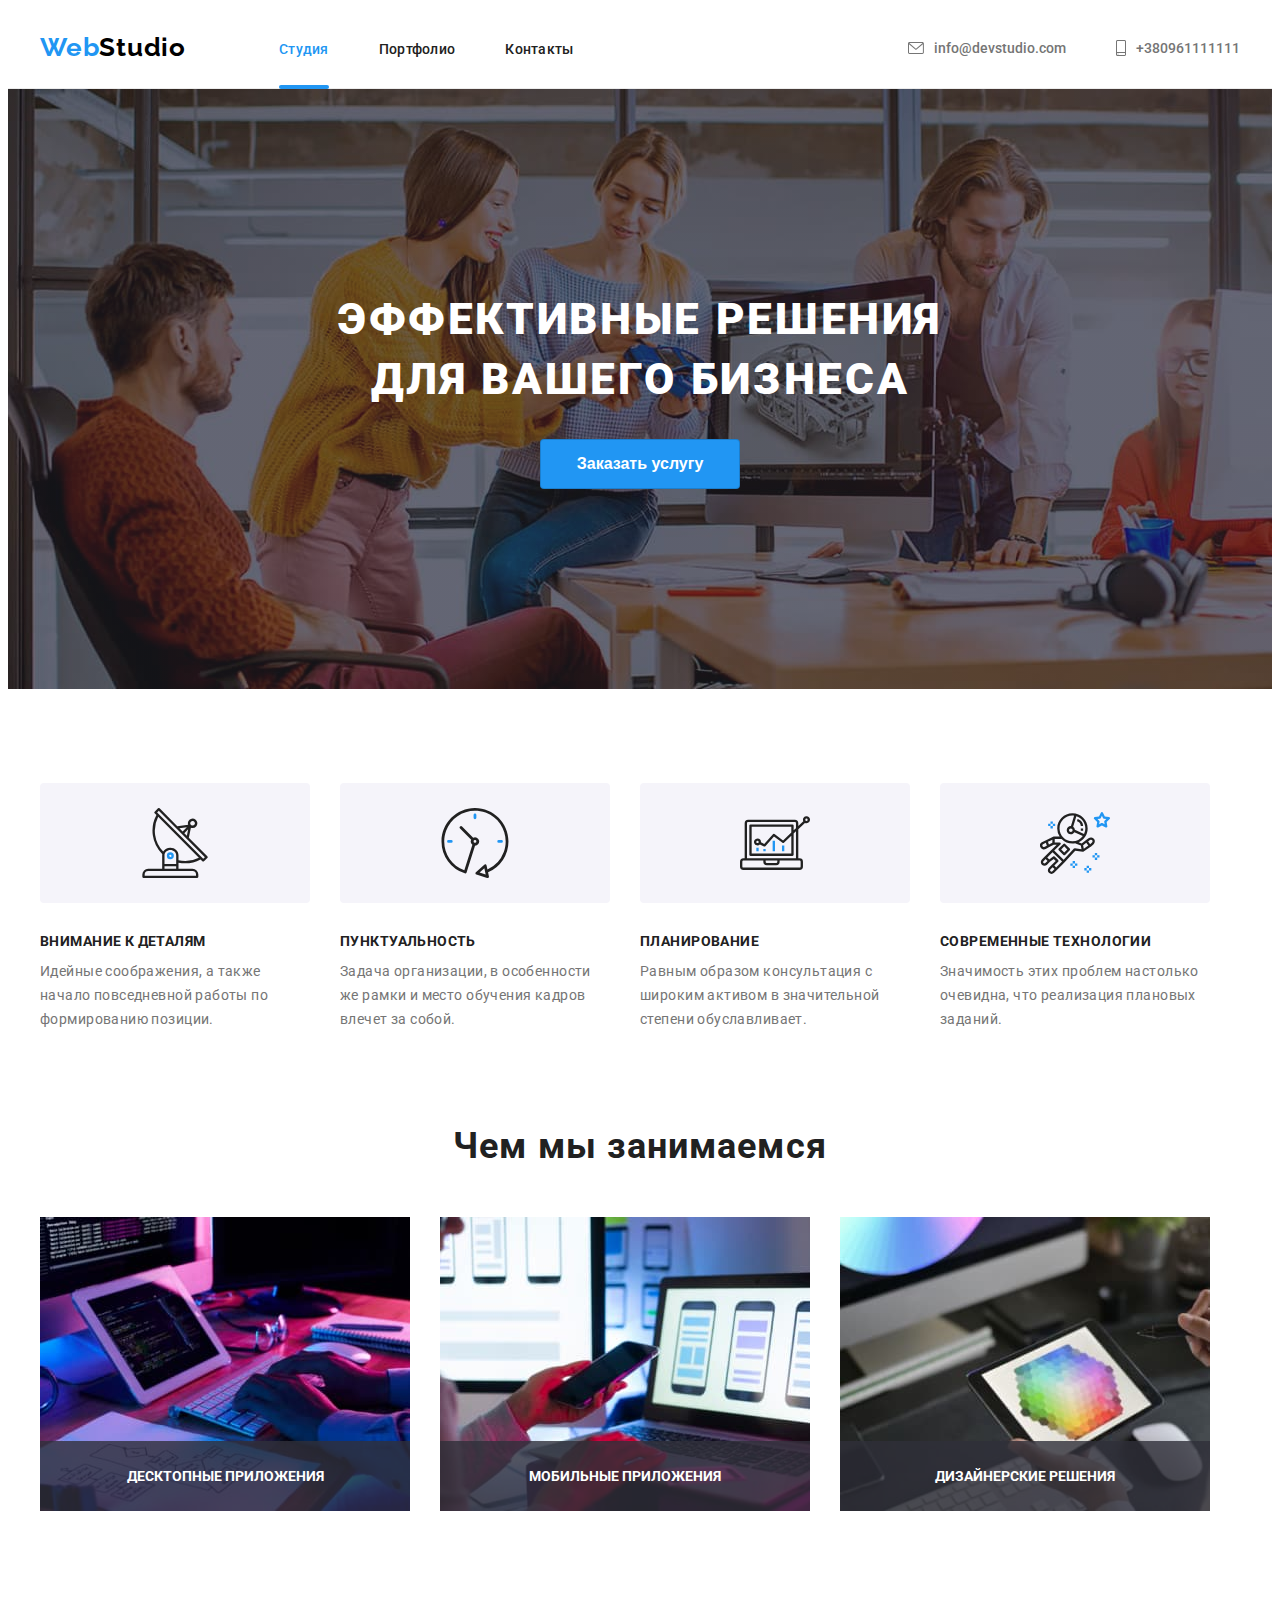
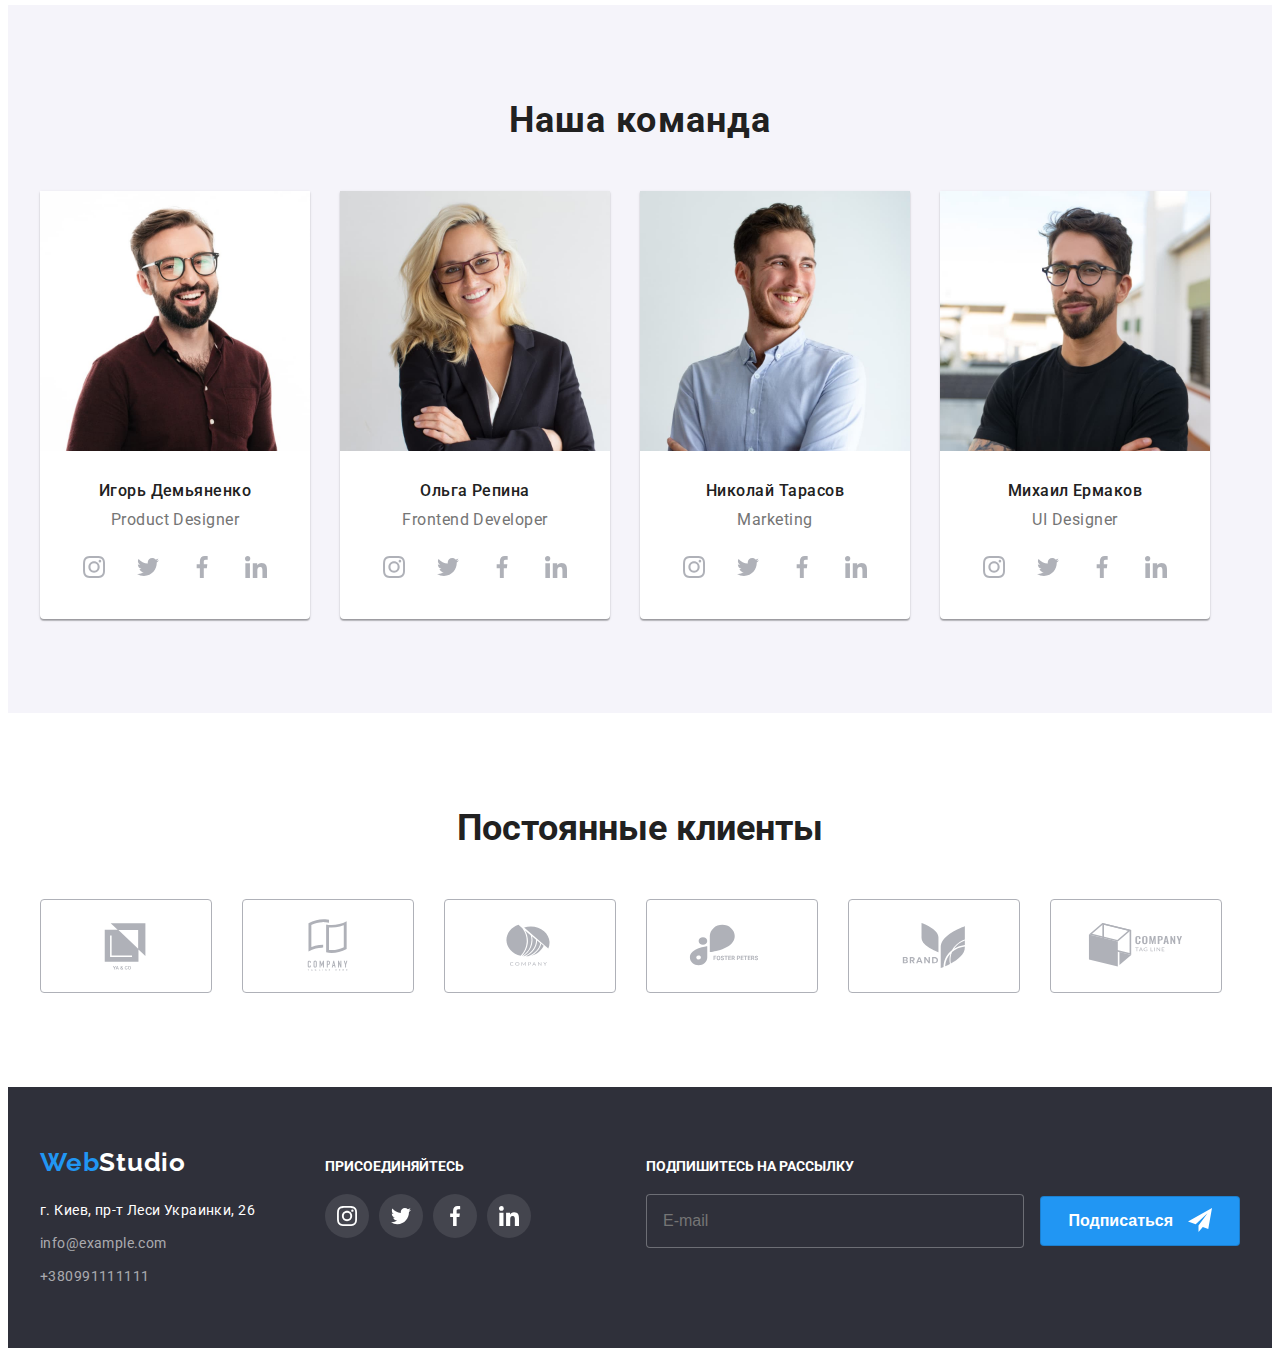
==== commit ed29e158: "nev1" ====
--- a/index.html
+++ b/index.html
@@ -7,7 +7,6 @@
         <link rel="preconnect" href="https://fonts.gstatic.com" crossorigin>
         <link href="https://fonts.googleapis.com/css2?family=Raleway:wght@700&family=Roboto:wght@400;500;700;900&display=swap" rel="stylesheet">
         <link rel="stylesheet" href="https://cdnjs.cloudflare.com/ajax/libs/modern-normalize/1.1.0/modern-normalize.min.css" integrity="sha512-wpPYUAdjBVSE4KJnH1VR1HeZfpl1ub8YT/NKx4PuQ5NmX2tKuGu6U/JRp5y+Y8XG2tV+wKQpNHVUX03MfMFn9Q==" crossorigin="anonymous" referrerpolicy="no-referrer" />
-        <link rel="stylesheet" href="./css/styles.css">
         <link rel="stylesheet" href="./css/main.min.css">
     </head>
     <body>
--- a/css/main.min.css
+++ b/css/main.min.css
@@ -1,2 +1,2 @@
-:root{--first-color: #212121;--accent-color: #2196f3;--second-color: #757575;--other-color: #ffffff}.header-container__logo-header,.footer-logos__link{font-family:'Raleway';font-weight:700;font-size:26px;line-height:1.19231;letter-spacing:0.03em;color:var(--accent-color)}.main-btn,.footer-form-btn,.modal-batton{min-width:200px;min-height:50px;background-color:var(--accent-color);color:var(--other-color);font-weight:700;font-size:16px;line-height:1.875;border-radius:4px;cursor:pointer;border:1px solid rgba(0,0,0,0.15);transition-property:background-color;transition-timing-function:cubic-bezier(0.4, 0, 0.2, 1);transition-duration:250ms}.main-btn:hover,.footer-form-btn:hover,.modal-batton:hover,.main-btn:focus,.footer-form-btn:focus,.modal-batton:focus{background-color:#188ce8}.icons-about__link,.footer-icons-list__link{border-radius:50%;display:flex;width:44px;height:44px;align-items:center;justify-content:center;transition-timing-function:cubic-bezier(0.4, 0, 0.2, 1);transition-duration:250ms}html{box-sizing:border-box}body{font-family:'Roboto', sans-serif;color:var(--first-color)}p,h1,h2,h3,h4{margin:0}ul{margin:0;padding:0}.list{list-style:none}.link{text-decoration:none}.visually-hidden{position:absolute;width:1px;height:1px;margin:-1px;border:0;padding:0;white-space:nowrap;clip-path:inset(100%);clip:rect(0 0 0 0);overflow:hidden}img{display:block}.container{width:1200px;padding-left:15px;padding-right:15px;margin:0 auto}.header{border-bottom:1px solid #ececec}.header-container__logo-header{margin-right:93px;padding-top:24px;padding-bottom:25px}.contact-list__link{font-weight:500;font-size:14px;line-height:1.14286;letter-spacing:0.02em;color:var(--first-color);padding-top:32px;padding-bottom:32px;position:relative;transition-property:color;transition-timing-function:cubic-bezier(0.4, 0, 0.2, 1);transition-duration:250ms}.contact-list__link:hover,.contact-list__link:focus{color:var(--accent-color)}.contact-list__item:not(:last-child){margin-right:50px}.contact-list{display:flex}.header-container{display:flex;align-items:center}.contact-list--current{color:var(--accent-color)}.contact-list--current::after{content:'';position:absolute;width:100%;height:4px;border-radius:2px;background-color:var(--accent-color);left:0;bottom:0}.header-contact{display:flex;margin-left:auto}.header-contact__letter{font-weight:500;font-size:14px;line-height:1.14286;color:var(--second-color);padding-top:32px;padding-bottom:32px;transition-property:color;transition-timing-function:cubic-bezier(0.4, 0, 0.2, 1);transition-duration:250ms}.header-contact__letter:hover,.header-contact__letter:focus{color:var(--accent-color)}.header-contact__item:not(:last-child){margin-right:50px}.header-contact__letter{display:flex;align-items:center}.header-contact__svg{margin-right:10px;fill:currentColor;transition-property:fill;transition-timing-function:cubic-bezier(0.4, 0, 0.2, 1);transition-duration:250ms}.header-contact__phone{margin-right:10px;fill:currentColor;width:10px;height:16px;transition-property:fill;transition-timing-function:cubic-bezier(0.4, 0, 0.2, 1);transition-duration:250ms}.header-contact__letter:hover,.header-contact__letter:focus,.header-contact__phone:hover,.header-contact__phone:focus{fill:var(--accent-color)}.main{background:#2f303a;text-align:center;padding-top:200px;padding-bottom:200px;background-image:linear-gradient(rgba(47,48,58,0.4), rgba(47,48,58,0.4)),url(../images/fon.jpg);max-width:1600px;margin-left:auto;margin-right:auto}.main-title{font-weight:900;font-size:44px;line-height:1.36364;color:var(--other-color);text-transform:uppercase;margin-bottom:30px;max-width:696px;letter-spacing:0.06em;margin-left:auto;margin-right:auto}.hero{padding-top:94px;padding-bottom:94px}.hero-list{display:flex}.hero-list__title{font-weight:700;font-size:14px;line-height:1.14286;letter-spacing:0.03em;text-transform:uppercase;color:var(--first-color);margin-bottom:10px}.hero-list__text{font-weight:400;font-size:14px;line-height:1.71429;letter-spacing:0.03em;color:var(--second-color);max-width:270px}.hero-icons{border-radius:4px;width:270px;height:120px;background:#f5f4fa;margin-bottom:30px;display:flex;justify-content:center;align-items:center}.hero-list__item:not(:last-child){margin-right:30px}.hero-icons__antenna{width:70px;height:70px;justify-content:center;align-items:center}.pre-about{padding-bottom:94px}.pre-about-list{display:flex}.pre-about__title{font-weight:700;font-size:36px;line-height:1.16667;text-align:center;letter-spacing:0.03em;color:var(--first-color);margin-bottom:50px}.pre-about-list__item{position:relative}.pre-about-list__item:not(:nth-child(3n)){margin-right:30px}.pre-about-div__text{font-weight:700;font-size:14px;line-height:1.14286;color:var(--other-color);text-transform:uppercase;text-align:center}.pre-about-div{width:100%;height:70px;display:flex;background-color:rgba(47,48,58,0.8);justify-content:center;align-items:center;position:absolute;bottom:0}.about{background:#f5f4fa;padding-top:94px;padding-bottom:94px}.about-list{display:flex}.container-about-title{font-weight:700;font-size:36px;line-height:1.16667;text-align:center;letter-spacing:0.03em;margin-bottom:50px}.about-list__item{box-shadow:0px 1px 3px rgba(0,0,0,0.12),0px 1px 1px rgba(0,0,0,0.14),0px 2px 1px rgba(0,0,0,0.2);border-radius:0px 0px 4px 4px;background:#ffffff}.about-list__item:not(:nth-child(4n)){margin-right:30px}.about-border{padding-top:30px;padding-bottom:30px}.about-border__title{font-weight:500;font-size:16px;line-height:1.1875;text-align:center;letter-spacing:0.03em;color:var(--first-color);margin-bottom:10px}.about-border__text{font-weight:400;font-size:16px;line-height:1.1875;text-align:center;letter-spacing:0.03em;color:var(--second-color);margin-bottom:16px}.icons-about{display:flex;justify-content:center}.icons-about__item{width:44px;height:44px;display:flex}.icons-about__item:not(:last-child){margin-right:10px}.icons-about__svg{width:22px;height:22px;fill:currentColor}.icons-about__link{transition-property:color, background-color;color:#afb1b8;background-color:#ffffff}.icons-about__link:hover,.icons-about__link:focus{background-color:var(--accent-color);color:#ffffff}.client{padding-top:94px;padding-bottom:94px}.clients__title{font-weight:700;font-size:36px;line-height:1.16667;color:var(--first-color);text-align:center;margin-bottom:50px}.clients__list{display:flex}.clients__link{width:170px;height:92px;border-color:#afb1b8;border-radius:4px;border-width:1px;border-style:solid;display:flex;justify-content:center;align-items:center;color:#afb1b8;transition-property:border-color, color;transition-timing-function:cubic-bezier(0.4, 0, 0.2, 1);transition-duration:250ms}.clients__link:hover,.clients__link:focus{border-color:var(--accent-color);color:var(--accent-color)}.clients__item:not(:last-child){margin-right:30px}.clients__svg{fill:currentColor;width:106px;height:60px}.footer{background-color:#2f303a;padding-top:60px;padding-bottom:60px}.footer-wrap{display:flex;align-items:baseline}.footer-logos{margin-right:70px}.footer-logos__link{display:block;margin-bottom:20px}.footer-list__item:not(:last-child){margin-bottom:9px}.footer-list__adress-link{font-weight:400;font-size:14px;line-height:1.71429;font-style:normal;letter-spacing:0.03em;color:var(--other-color);display:block}.footer-list__adress-link:hover,.footer-list__adress-link:focus{color:grey}.footer-list__link{font-weight:400;font-size:14px;line-height:1.71429;font-style:normal;letter-spacing:0.03em;color:rgba(255,255,255,0.6);display:block;transition-property:color;transition-timing-function:cubic-bezier(0.4, 0, 0.2, 1);transition-duration:250ms}.footer-list__link:hover,.footer-list__link:focus{color:grey}.footer-icons__title{font-weight:700;font-size:14px;line-height:1.14286;text-transform:uppercase;color:var(--other-color);display:block;margin-bottom:20px;font-style:normal}.footer-icons-list{display:flex;padding:0;margin:0}.footer-icons-list__sotial:not(:last-child){margin-right:10px}.footer-icons-list__link{transition-property:background-color;background-color:rgba(255,255,255,0.1)}.footer-icons-list__link:hover,.footer-icons-list__link:focus{background-color:var(--accent-color)}.footer-icons-list__svg{fill:var(--other-color);width:20px;height:20px}.footer-form{display:flex;justify-content:flex-end;margin-left:93px;flex-grow:1}.footer-form__text{font-weight:700;font-size:14px;line-height:1.14286;color:var(--other-color);margin-bottom:20px;text-transform:uppercase}.footer-form__input{border-radius:4px;border:1px solid rgba(255,255,255,0.3);font-weight:400;font-size:16px;line-height:1.25;color:rgba(255,255,255,0.6);background-color:#2f303a;outline:none;width:358px;height:50px;margin-right:12px;padding-left:16px}.footer-form-btn__icon{width:24px;height:24px;margin-left:10px;margin-bottom:-6px}.filters-list{margin-bottom:50px;display:flex;justify-content:center}.filters-list__item:not(:last-child){margin-right:8px}.filters-btn{font-weight:500;font-size:16px;line-height:1.625;text-align:center;letter-spacing:0.03em;color:var(--first-color);background:#f5f4fa;border-radius:4px;border:1px solid transparent;padding:6px 22px;transition-property:box-shadow, color, background-color;transition-timing-function:cubic-bezier(0.4, 0, 0.2, 1);transition-duration:250ms}.filters-btn:hover,.filters-btn:focus{color:var(--other-color);background-color:var(--accent-color);box-shadow:0 2px 2px rgba(0,0,0,0.12),0 1px 2px rgba(0,0,0,0.08),0 3px 2px rgba(0,0,0,0.1)}.content{padding-top:94px;padding-bottom:94px}.content-list{display:flex;flex-wrap:wrap}.content-list__link{transition-property:box-shadow;transition-timing-function:cubic-bezier(0.4, 0, 0.2, 1);transition-duration:250ms}.content-list__link:hover,.content-list__link:focus{box-shadow:1px 4px 6px rgba(0,0,0,0.16),0 4px 4px rgba(0,0,0,0.06),0 1px 1px rgba(0,0,0,0.12);display:block}.content-list__item{width:370px}.content-list__item:not(:nth-last-child(-n+3)){margin-bottom:30px}.content-list__item:not(:nth-child(3n)){margin-right:30px}.content-div{position:relative;overflow:hidden}.content-overlay{position:absolute;background-color:var(--accent-color);width:100%;height:100%;top:0;left:0;transform:translateY(101%);transition-property:transform;transition-timing-function:cubic-bezier(0.4, 0, 0.2, 1);transition-duration:250ms}.content-list__item:hover .content-overlay,.content-list__item:focus .content-overlay{transform:translateY(0)}.content-overlay__text-hidden{font-weight:400;font-size:18px;line-height:1.55556;color:var(--other-color);width:322px;letter-spacing:3%;padding-top:63px;padding-left:24px}.content-border{background:var(--other-color);border-left:1px solid #eeeeee;border-right:1px solid #eeeeee;border-bottom:1px solid #eeeeee;padding-top:20px;padding-bottom:20px;padding-right:24px;padding-left:24px}.content-border__title{font-weight:700;font-size:18px;line-height:2;letter-spacing:0.06em;color:var(--first-color);margin-bottom:4px}.content-border__text{font-weight:400;font-size:16px;line-height:1.875;letter-spacing:0.03em;color:var(--second-color);list-style:none}.backdrop{position:fixed;background-color:rgba(0,0,0,0.2);width:100vw;height:100vh;top:0;transition:opacity 250ms cubic-bezier(0.4, 0, 0.2, 1)}.modal{position:absolute;width:528px;height:581px;background-color:var(--other-color);border-radius:4px;top:50%;left:50%;transform:translate(-50%, -50%);padding:40px}.modal-close{width:30px;height:30px;border-radius:50%;position:absolute;cursor:pointer;right:0;top:8px;right:8px;border:1px solid rgba(0,0,0,0.1);background-color:var(--other-color);transition:border 250ms cubic-bezier(0.4, 0, 0.2, 1)}.modal-close__svg{width:18px;height:18px;display:flex;justify-content:center;align-items:center;transition:fill 250ms cubic-bezier(0.4, 0, 0.2, 1)}.modal-close__svg:hover,.modal-close__svg:focus{fill:var(--accent-color)}.is-hidden{opacity:0;pointer-events:none;visibility:hidden}.modal-form__text{font-weight:700;font-size:20px;line-height:1.15;color:var(--first-color);text-align:center;margin-bottom:12px}.div-forms{position:relative}.div-forms__lable{display:block;font-weight:400;font-size:12px;line-height:1.16667;color:var(--second-color);margin-bottom:4px}.div-forms__input{width:100%;height:40px;margin-bottom:10px;border-radius:4px;border:1px solid rgba(33,33,33,0.2);padding-left:42px;outline:none;transition:border 250ms cubic-bezier(0.4, 0, 0.2, 1)}.div-forms__input:hover,.div-forms__input:focus{border:1px solid var(--accent-color)}.div-forms__input:hover+.div-forms__svg,.div-forms__input:focus+.div-forms__svg{fill:var(--accent-color)}.div-forms__svg{position:absolute;left:12px;top:55%;transform:translateY(-50%);width:18px;height:18px;transition:fill 250ms cubic-bezier(0.4, 0, 0.2, 1)}.div-forms__comments{width:100%;height:120px;border-radius:4px;border:1px solid rgba(33,33,33,0.2);resize:none;padding:12px 16px;outline:none;transition:border 250ms cubic-bezier(0.4, 0, 0.2, 1)}.div-forms__comments:hover,.div-forms__comments:focus{border:1px solid var(--accent-color)}.div-forms__comments::placeholder{color:rgba(117,117,117,0.5);font-weight:400;font-size:12px;line-height:calc(14 / 12)}.div-check{display:flex;margin-top:20px;align-items:center;justify-content:center}.div-check__input:checked+.modal-lables span{background-color:var(--accent-color);border:none}.div-check__input:checked+.modal-lables .svg-check{fill:var(--other-color)}.svg-check{display:flex;justify-content:center;align-items:center;fill:var(--other-color)}.span-check{width:16px;height:15px;margin-right:7px;border:1px solid var(--first-color);transition:fill 250ms cubic-bezier(0.4, 0, 0.2, 1);display:flex;justify-content:center;align-items:center}.modal-lables{font-weight:400;font-size:14px;line-height:1.71429;color:#757575;display:flex;align-items:center}.modal-link{color:#188ce8;margin-left:3px}.button-modal{display:flex;justify-content:center;align-items:center;margin-top:30px;transition:background-color 250ms cubic-bezier(0.4, 0, 0.2, 1)}.modal-batton{letter-spacing:6%;box-shadow:0 4px 4px rgba(0,0,0,0.15)}
+:root{--first-color: #212121;--accent-color: #2196f3;--second-color: #757575;--other-color: #ffffff;--font-main:"Roboto", sans-serif;--font-second: "Raleway"}.main-btn,.footer-form-btn,.modal-batton{min-width:200px;min-height:50px;background-color:var(--accent-color);color:var(--other-color);font-weight:700;font-size:16px;line-height:1.875;border-radius:4px;cursor:pointer;border:1px solid rgba(0,0,0,0.15);transition-property:background-color;transition-timing-function:cubic-bezier(0.4, 0, 0.2, 1);transition-duration:250ms}.main-btn:hover,.footer-form-btn:hover,.modal-batton:hover,.main-btn:focus,.footer-form-btn:focus,.modal-batton:focus{background-color:#188ce8}.icons-about__link,.footer-icons-list__link{border-radius:50%;display:flex;width:44px;height:44px;align-items:center;justify-content:center;transition-timing-function:cubic-bezier(0.4, 0, 0.2, 1);transition-duration:250ms}.header-container__logo-header,.footer-logos__link{font-family:var(--font-second);font-weight:700;font-size:26px;line-height:1.19231;letter-spacing:0.03em;color:var(--accent-color)}html{box-sizing:border-box}body{font-family:var(--font-main);color:var(--first-color)}p,h1,h2,h3,h4{margin:0}ul{margin:0;padding:0}.list{list-style:none}.link{text-decoration:none}.visually-hidden{position:absolute;width:1px;height:1px;margin:-1px;border:0;padding:0;white-space:nowrap;clip-path:inset(100%);clip:rect(0 0 0 0);overflow:hidden}img{display:block}.container{width:1200px;padding-left:15px;padding-right:15px;margin:0 auto}.header{border-bottom:1px solid #ececec}.header-container__logo-header{margin-right:93px;padding-top:24px;padding-bottom:25px}.contact-list__link{font-weight:500;font-size:14px;line-height:1.14286;letter-spacing:0.02em;color:var(--first-color);padding-top:32px;padding-bottom:32px;position:relative;transition-property:color;transition-timing-function:cubic-bezier(0.4, 0, 0.2, 1);transition-duration:250ms}.contact-list__link:hover,.contact-list__link:focus{color:var(--accent-color)}.contact-list__item:not(:last-child){margin-right:50px}.contact-list{display:flex}.header-container{display:flex;align-items:center}.contact-list--current{color:var(--accent-color)}.contact-list--current::after{content:'';position:absolute;width:100%;height:4px;border-radius:2px;background-color:var(--accent-color);left:0;bottom:0}.header-contact{display:flex;margin-left:auto}.header-contact__letter{font-weight:500;font-size:14px;line-height:1.14286;color:var(--second-color);padding-top:32px;padding-bottom:32px;transition-property:color;transition-timing-function:cubic-bezier(0.4, 0, 0.2, 1);transition-duration:250ms}.header-contact__letter:hover,.header-contact__letter:focus{color:var(--accent-color)}.header-contact__item:not(:last-child){margin-right:50px}.header-contact__letter{display:flex;align-items:center}.header-contact__svg{margin-right:10px;fill:currentColor;transition-property:fill;transition-timing-function:cubic-bezier(0.4, 0, 0.2, 1);transition-duration:250ms}.header-contact__phone{margin-right:10px;fill:currentColor;width:10px;height:16px;transition-property:fill;transition-timing-function:cubic-bezier(0.4, 0, 0.2, 1);transition-duration:250ms}.header-contact__letter:hover,.header-contact__letter:focus,.header-contact__phone:hover,.header-contact__phone:focus{fill:var(--accent-color)}.main{background:#2f303a;text-align:center;padding-top:200px;padding-bottom:200px;background-image:linear-gradient(rgba(47,48,58,0.4), rgba(47,48,58,0.4)),url(../images/fon.jpg);max-width:1600px;margin-left:auto;margin-right:auto}.main-title{font-weight:900;font-size:44px;line-height:1.36364;color:var(--other-color);text-transform:uppercase;margin-bottom:30px;max-width:696px;letter-spacing:0.06em;margin-left:auto;margin-right:auto}.hero{padding-top:94px;padding-bottom:94px}.hero-list{display:flex}.hero-list__title{font-weight:700;font-size:14px;line-height:1.14286;letter-spacing:0.03em;text-transform:uppercase;color:var(--first-color);margin-bottom:10px}.hero-list__text{font-weight:400;font-size:14px;line-height:1.71429;letter-spacing:0.03em;color:var(--second-color);max-width:270px}.hero-icons{border-radius:4px;width:270px;height:120px;background:#f5f4fa;margin-bottom:30px;display:flex;justify-content:center;align-items:center}.hero-list__item:not(:last-child){margin-right:30px}.hero-icons__antenna{width:70px;height:70px;justify-content:center;align-items:center}.pre-about{padding-bottom:94px}.pre-about-list{display:flex}.pre-about__title{font-weight:700;font-size:36px;line-height:1.16667;text-align:center;letter-spacing:0.03em;color:var(--first-color);margin-bottom:50px}.pre-about-list__item{position:relative}.pre-about-list__item:not(:nth-child(3n)){margin-right:30px}.pre-about-div__text{font-weight:700;font-size:14px;line-height:1.14286;color:var(--other-color);text-transform:uppercase;text-align:center}.pre-about-div{width:100%;height:70px;display:flex;background-color:rgba(47,48,58,0.8);justify-content:center;align-items:center;position:absolute;bottom:0}.about{background:#f5f4fa;padding-top:94px;padding-bottom:94px}.about-list{display:flex}.container-about-title{font-weight:700;font-size:36px;line-height:1.16667;text-align:center;letter-spacing:0.03em;margin-bottom:50px}.about-list__item{box-shadow:0px 1px 3px rgba(0,0,0,0.12),0px 1px 1px rgba(0,0,0,0.14),0px 2px 1px rgba(0,0,0,0.2);border-radius:0px 0px 4px 4px;background:#ffffff}.about-list__item:not(:nth-child(4n)){margin-right:30px}.about-border{padding-top:30px;padding-bottom:30px}.about-border__title{font-weight:500;font-size:16px;line-height:1.1875;text-align:center;letter-spacing:0.03em;color:var(--first-color);margin-bottom:10px}.about-border__text{font-weight:400;font-size:16px;line-height:1.1875;text-align:center;letter-spacing:0.03em;color:var(--second-color);margin-bottom:16px}.icons-about{display:flex;justify-content:center}.icons-about__item{width:44px;height:44px;display:flex}.icons-about__item:not(:last-child){margin-right:10px}.icons-about__svg{width:22px;height:22px;fill:currentColor}.icons-about__link{transition-property:color, background-color;color:#afb1b8;background-color:#ffffff}.icons-about__link:hover,.icons-about__link:focus{background-color:var(--accent-color);color:#ffffff}.client{padding-top:94px;padding-bottom:94px}.clients__title{font-weight:700;font-size:36px;line-height:1.16667;color:var(--first-color);text-align:center;margin-bottom:50px}.clients__list{display:flex}.clients__link{width:170px;height:92px;border-color:#afb1b8;border-radius:4px;border-width:1px;border-style:solid;display:flex;justify-content:center;align-items:center;color:#afb1b8;transition-property:border-color, color;transition-timing-function:cubic-bezier(0.4, 0, 0.2, 1);transition-duration:250ms}.clients__link:hover,.clients__link:focus{border-color:var(--accent-color);color:var(--accent-color)}.clients__item:not(:last-child){margin-right:30px}.clients__svg{fill:currentColor;width:106px;height:60px}.footer{background-color:#2f303a;padding-top:60px;padding-bottom:60px}.footer-wrap{display:flex;align-items:baseline}.footer-logos{margin-right:70px}.footer-logos__link{display:block;margin-bottom:20px}.footer-list__item:not(:last-child){margin-bottom:9px}.footer-list__adress-link{font-weight:400;font-size:14px;line-height:1.71429;font-style:normal;letter-spacing:0.03em;color:var(--other-color);display:block}.footer-list__adress-link:hover,.footer-list__adress-link:focus{color:grey}.footer-list__link{font-weight:400;font-size:14px;line-height:1.71429;font-style:normal;letter-spacing:0.03em;color:rgba(255,255,255,0.6);display:block;transition-property:color;transition-timing-function:cubic-bezier(0.4, 0, 0.2, 1);transition-duration:250ms}.footer-list__link:hover,.footer-list__link:focus{color:grey}.footer-icons__title{font-weight:700;font-size:14px;line-height:1.14286;text-transform:uppercase;color:var(--other-color);display:block;margin-bottom:20px;font-style:normal}.footer-icons-list{display:flex;padding:0;margin:0}.footer-icons-list__sotial:not(:last-child){margin-right:10px}.footer-icons-list__link{transition-property:background-color;background-color:rgba(255,255,255,0.1)}.footer-icons-list__link:hover,.footer-icons-list__link:focus{background-color:var(--accent-color)}.footer-icons-list__svg{fill:var(--other-color);width:20px;height:20px}.footer-form{display:flex;justify-content:flex-end;margin-left:93px;flex-grow:1}.footer-form__text{font-weight:700;font-size:14px;line-height:1.14286;color:var(--other-color);margin-bottom:20px;text-transform:uppercase}.footer-form__input{border-radius:4px;border:1px solid rgba(255,255,255,0.3);font-weight:400;font-size:16px;line-height:1.25;color:rgba(255,255,255,0.6);background-color:#2f303a;outline:none;width:358px;height:50px;margin-right:12px;padding-left:16px}.footer-form-btn__icon{width:24px;height:24px;margin-left:10px;margin-bottom:-6px}.filters-list{margin-bottom:50px;display:flex;justify-content:center}.filters-list__item:not(:last-child){margin-right:8px}.filters-btn{font-weight:500;font-size:16px;line-height:1.625;text-align:center;letter-spacing:0.03em;color:var(--first-color);background:#f5f4fa;border-radius:4px;border:1px solid transparent;padding:6px 22px;transition-property:box-shadow, color, background-color;transition-timing-function:cubic-bezier(0.4, 0, 0.2, 1);transition-duration:250ms}.filters-btn:hover,.filters-btn:focus{color:var(--other-color);background-color:var(--accent-color);box-shadow:0 2px 2px rgba(0,0,0,0.12),0 1px 2px rgba(0,0,0,0.08),0 3px 2px rgba(0,0,0,0.1)}.content{padding-top:94px;padding-bottom:94px}.content-list{display:flex;flex-wrap:wrap}.content-list__link{transition-property:box-shadow;transition-timing-function:cubic-bezier(0.4, 0, 0.2, 1);transition-duration:250ms}.content-list__link:hover,.content-list__link:focus{box-shadow:1px 4px 6px rgba(0,0,0,0.16),0 4px 4px rgba(0,0,0,0.06),0 1px 1px rgba(0,0,0,0.12);display:block}.content-list__item{width:370px}.content-list__item:not(:nth-last-child(-n+3)){margin-bottom:30px}.content-list__item:not(:nth-child(3n)){margin-right:30px}.content-div{position:relative;overflow:hidden}.content-overlay{position:absolute;background-color:var(--accent-color);width:100%;height:100%;top:0;left:0;transform:translateY(101%);transition-property:transform;transition-timing-function:cubic-bezier(0.4, 0, 0.2, 1);transition-duration:250ms}.content-list__item:hover .content-overlay,.content-list__item:focus .content-overlay{transform:translateY(0)}.content-overlay__text-hidden{font-weight:400;font-size:18px;line-height:1.55556;color:var(--other-color);width:322px;letter-spacing:3%;padding-top:63px;padding-left:24px}.content-border{background:var(--other-color);border-left:1px solid #eeeeee;border-right:1px solid #eeeeee;border-bottom:1px solid #eeeeee;padding-top:20px;padding-bottom:20px;padding-right:24px;padding-left:24px}.content-border__title{font-weight:700;font-size:18px;line-height:2;letter-spacing:0.06em;color:var(--first-color);margin-bottom:4px}.content-border__text{font-weight:400;font-size:16px;line-height:1.875;letter-spacing:0.03em;color:var(--second-color);list-style:none}.backdrop{position:fixed;background-color:rgba(0,0,0,0.2);width:100vw;height:100vh;top:0;transition:opacity 250ms cubic-bezier(0.4, 0, 0.2, 1)}.modal{position:absolute;width:528px;height:581px;background-color:var(--other-color);border-radius:4px;top:50%;left:50%;transform:translate(-50%, -50%);padding:40px}.modal-close{width:30px;height:30px;border-radius:50%;position:absolute;cursor:pointer;right:0;top:8px;right:8px;border:1px solid rgba(0,0,0,0.1);background-color:var(--other-color);transition:border 250ms cubic-bezier(0.4, 0, 0.2, 1)}.modal-close__svg{width:18px;height:18px;display:flex;justify-content:center;align-items:center;transition:fill 250ms cubic-bezier(0.4, 0, 0.2, 1)}.modal-close__svg:hover,.modal-close__svg:focus{fill:var(--accent-color)}.is-hidden{opacity:0;pointer-events:none;visibility:hidden}.modal-form__text{font-weight:700;font-size:20px;line-height:1.15;color:var(--first-color);text-align:center;margin-bottom:12px}.div-forms{position:relative}.div-forms__lable{display:block;font-weight:400;font-size:12px;line-height:1.16667;color:var(--second-color);margin-bottom:4px}.div-forms__input{width:100%;height:40px;margin-bottom:10px;border-radius:4px;border:1px solid rgba(33,33,33,0.2);padding-left:42px;outline:none;transition:border 250ms cubic-bezier(0.4, 0, 0.2, 1)}.div-forms__input:hover,.div-forms__input:focus{border:1px solid var(--accent-color)}.div-forms__input:hover+.div-forms__svg,.div-forms__input:focus+.div-forms__svg{fill:var(--accent-color)}.div-forms__svg{position:absolute;left:12px;top:55%;transform:translateY(-50%);width:18px;height:18px;transition:fill 250ms cubic-bezier(0.4, 0, 0.2, 1)}.div-forms__comments{width:100%;height:120px;border-radius:4px;border:1px solid rgba(33,33,33,0.2);resize:none;padding:12px 16px;outline:none;transition:border 250ms cubic-bezier(0.4, 0, 0.2, 1)}.div-forms__comments:hover,.div-forms__comments:focus{border:1px solid var(--accent-color)}.div-forms__comments::placeholder{color:rgba(117,117,117,0.5);font-weight:400;font-size:12px;line-height:calc(14 / 12)}.div-check{display:flex;margin-top:20px;align-items:center;justify-content:center}.div-check__input:checked+.modal-lables span{background-color:var(--accent-color);border:none}.div-check__input:checked+.modal-lables .svg-check{fill:var(--other-color)}.svg-check{display:flex;justify-content:center;align-items:center;fill:var(--other-color)}.span-check{width:16px;height:15px;margin-right:7px;border:1px solid var(--first-color);transition:fill 250ms cubic-bezier(0.4, 0, 0.2, 1);display:flex;justify-content:center;align-items:center}.modal-lables{font-weight:400;font-size:14px;line-height:1.71429;color:#757575;display:flex;align-items:center}.modal-link{color:#188ce8;margin-left:3px}.button-modal{display:flex;justify-content:center;align-items:center;margin-top:30px;transition:background-color 250ms cubic-bezier(0.4, 0, 0.2, 1)}.modal-batton{letter-spacing:6%;box-shadow:0 4px 4px rgba(0,0,0,0.15)}
 /*# sourceMappingURL=main.min.css.map */